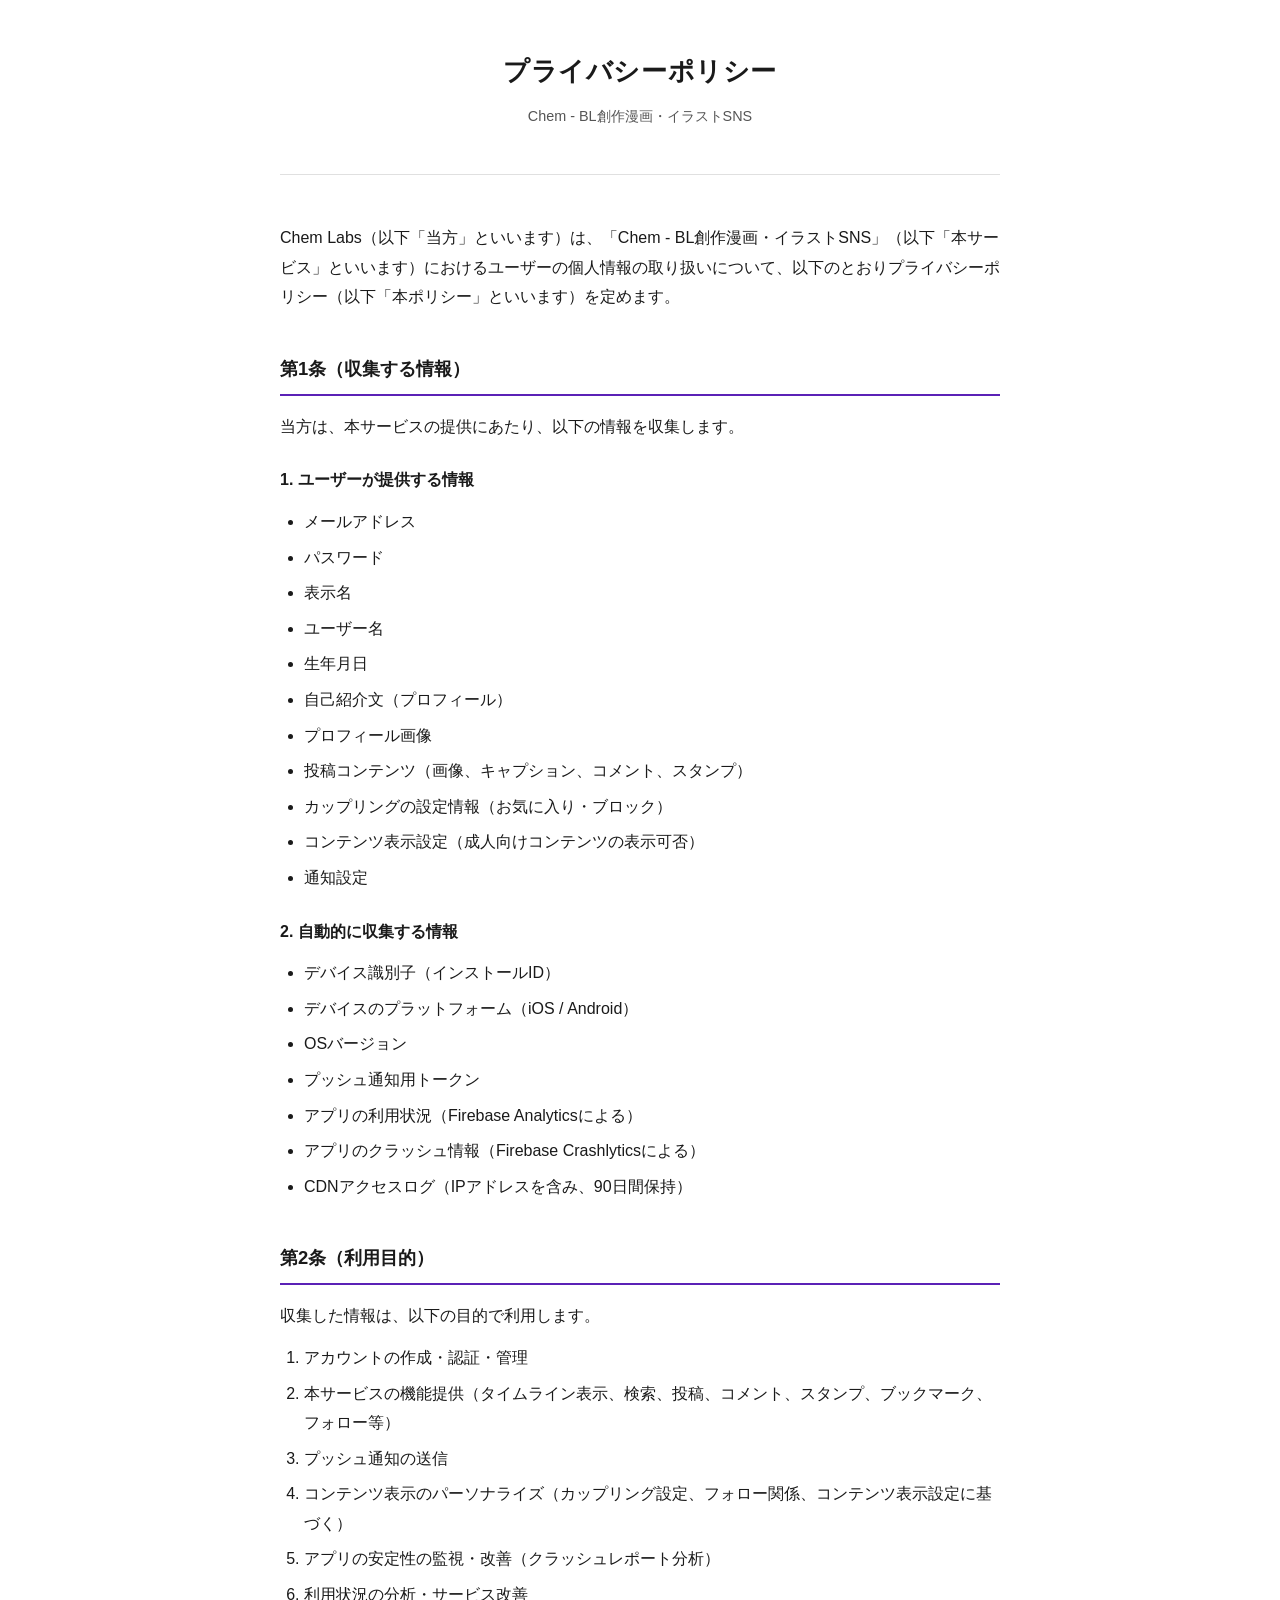
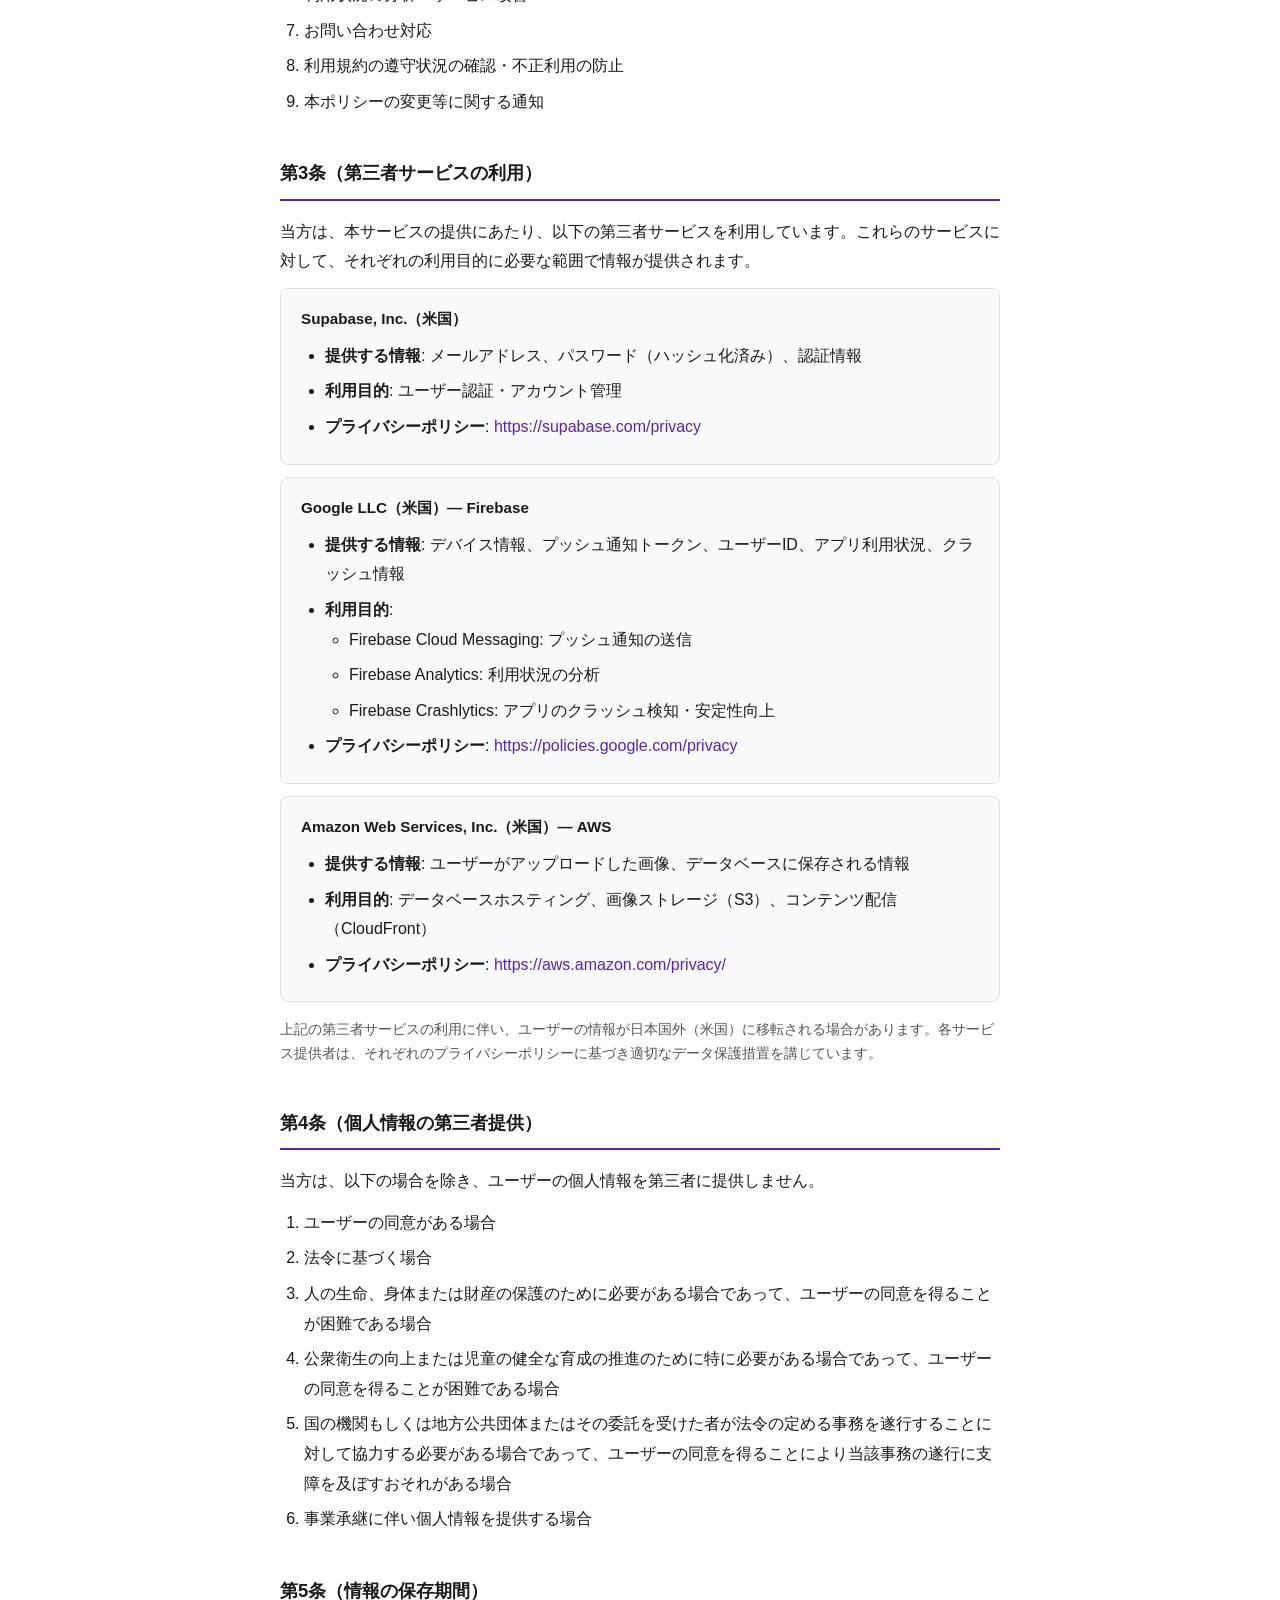
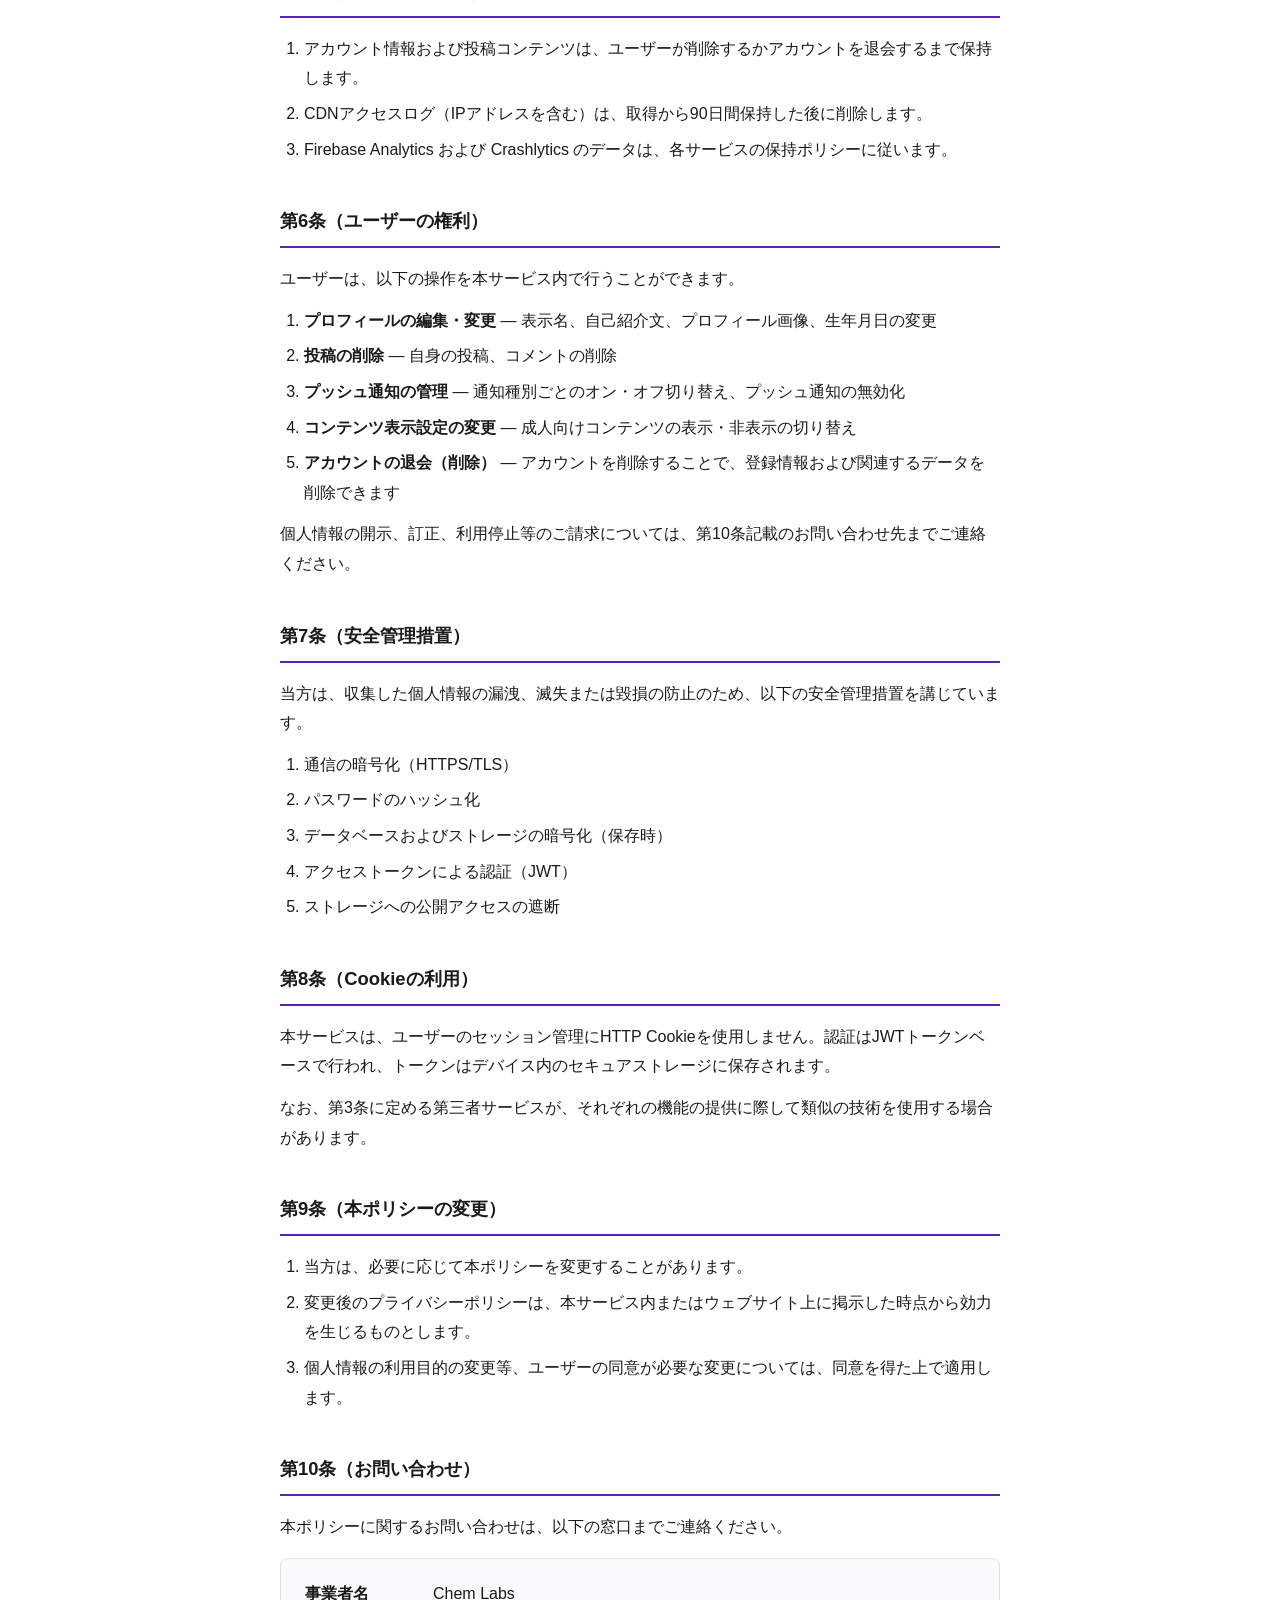
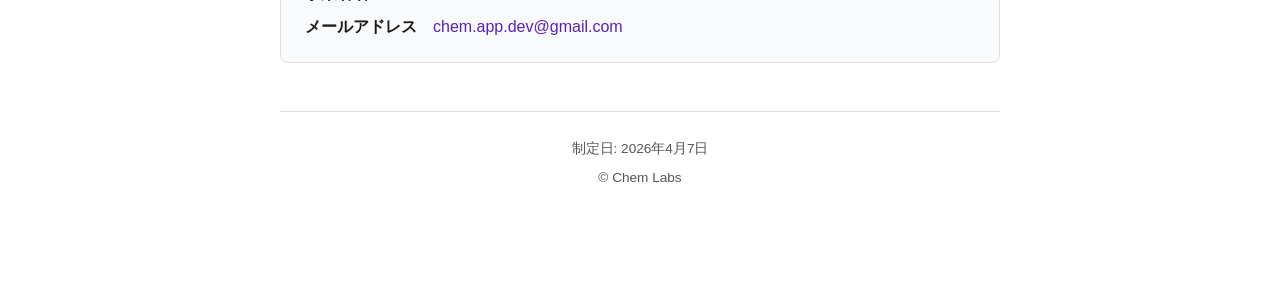
==== privacy/index.html @ 083c5530 "refactor: Refactor the directory structure format" ====
<!DOCTYPE html>
<html lang="ja">
<head>
  <meta charset="UTF-8">
  <meta name="viewport" content="width=device-width, initial-scale=1.0">
  <title>プライバシーポリシー | Chem</title>
  <meta name="description" content="Chem - BL創作漫画・イラストSNSのプライバシーポリシー">
  <meta name="robots" content="noindex, nofollow">
  <link rel="stylesheet" href="../style.css">
</head>
<body>
  <div class="container">
    <header>
      <h1>プライバシーポリシー</h1>
      <p class="service-name">Chem - BL創作漫画・イラストSNS</p>
    </header>

    <main>
      <p>Chem Labs（以下「当方」といいます）は、「Chem - BL創作漫画・イラストSNS」（以下「本サービス」といいます）におけるユーザーの個人情報の取り扱いについて、以下のとおりプライバシーポリシー（以下「本ポリシー」といいます）を定めます。</p>

      <h2>第1条（収集する情報）</h2>
      <p>当方は、本サービスの提供にあたり、以下の情報を収集します。</p>

      <h3>1. ユーザーが提供する情報</h3>
      <ul>
        <li>メールアドレス</li>
        <li>パスワード</li>
        <li>表示名</li>
        <li>ユーザー名</li>
        <li>生年月日</li>
        <li>自己紹介文（プロフィール）</li>
        <li>プロフィール画像</li>
        <li>投稿コンテンツ（画像、キャプション、コメント、スタンプ）</li>
        <li>カップリングの設定情報（お気に入り・ブロック）</li>
        <li>コンテンツ表示設定（成人向けコンテンツの表示可否）</li>
        <li>通知設定</li>
      </ul>

      <h3>2. 自動的に収集する情報</h3>
      <ul>
        <li>デバイス識別子（インストールID）</li>
        <li>デバイスのプラットフォーム（iOS / Android）</li>
        <li>OSバージョン</li>
        <li>プッシュ通知用トークン</li>
        <li>アプリの利用状況（Firebase Analyticsによる）</li>
        <li>アプリのクラッシュ情報（Firebase Crashlyticsによる）</li>
        <li>CDNアクセスログ（IPアドレスを含み、90日間保持）</li>
      </ul>

      <h2>第2条（利用目的）</h2>
      <p>収集した情報は、以下の目的で利用します。</p>
      <ol>
        <li>アカウントの作成・認証・管理</li>
        <li>本サービスの機能提供（タイムライン表示、検索、投稿、コメント、スタンプ、ブックマーク、フォロー等）</li>
        <li>プッシュ通知の送信</li>
        <li>コンテンツ表示のパーソナライズ（カップリング設定、フォロー関係、コンテンツ表示設定に基づく）</li>
        <li>アプリの安定性の監視・改善（クラッシュレポート分析）</li>
        <li>利用状況の分析・サービス改善</li>
        <li>お問い合わせ対応</li>
        <li>利用規約の遵守状況の確認・不正利用の防止</li>
        <li>本ポリシーの変更等に関する通知</li>
      </ol>

      <h2>第3条（第三者サービスの利用）</h2>
      <p>当方は、本サービスの提供にあたり、以下の第三者サービスを利用しています。これらのサービスに対して、それぞれの利用目的に必要な範囲で情報が提供されます。</p>

      <div class="third-party-item">
        <h4>Supabase, Inc.（米国）</h4>
        <ul>
          <li><strong>提供する情報</strong>: メールアドレス、パスワード（ハッシュ化済み）、認証情報</li>
          <li><strong>利用目的</strong>: ユーザー認証・アカウント管理</li>
          <li><strong>プライバシーポリシー</strong>: <a href="https://supabase.com/privacy" target="_blank" rel="noopener noreferrer">https://supabase.com/privacy</a></li>
        </ul>
      </div>

      <div class="third-party-item">
        <h4>Google LLC（米国）— Firebase</h4>
        <ul>
          <li><strong>提供する情報</strong>: デバイス情報、プッシュ通知トークン、ユーザーID、アプリ利用状況、クラッシュ情報</li>
          <li><strong>利用目的</strong>:
            <ul>
              <li>Firebase Cloud Messaging: プッシュ通知の送信</li>
              <li>Firebase Analytics: 利用状況の分析</li>
              <li>Firebase Crashlytics: アプリのクラッシュ検知・安定性向上</li>
            </ul>
          </li>
          <li><strong>プライバシーポリシー</strong>: <a href="https://policies.google.com/privacy" target="_blank" rel="noopener noreferrer">https://policies.google.com/privacy</a></li>
        </ul>
      </div>

      <div class="third-party-item">
        <h4>Amazon Web Services, Inc.（米国）— AWS</h4>
        <ul>
          <li><strong>提供する情報</strong>: ユーザーがアップロードした画像、データベースに保存される情報</li>
          <li><strong>利用目的</strong>: データベースホスティング、画像ストレージ（S3）、コンテンツ配信（CloudFront）</li>
          <li><strong>プライバシーポリシー</strong>: <a href="https://aws.amazon.com/privacy/" target="_blank" rel="noopener noreferrer">https://aws.amazon.com/privacy/</a></li>
        </ul>
      </div>

      <p class="note">上記の第三者サービスの利用に伴い、ユーザーの情報が日本国外（米国）に移転される場合があります。各サービス提供者は、それぞれのプライバシーポリシーに基づき適切なデータ保護措置を講じています。</p>

      <h2>第4条（個人情報の第三者提供）</h2>
      <p>当方は、以下の場合を除き、ユーザーの個人情報を第三者に提供しません。</p>
      <ol>
        <li>ユーザーの同意がある場合</li>
        <li>法令に基づく場合</li>
        <li>人の生命、身体または財産の保護のために必要がある場合であって、ユーザーの同意を得ることが困難である場合</li>
        <li>公衆衛生の向上または児童の健全な育成の推進のために特に必要がある場合であって、ユーザーの同意を得ることが困難である場合</li>
        <li>国の機関もしくは地方公共団体またはその委託を受けた者が法令の定める事務を遂行することに対して協力する必要がある場合であって、ユーザーの同意を得ることにより当該事務の遂行に支障を及ぼすおそれがある場合</li>
        <li>事業承継に伴い個人情報を提供する場合</li>
      </ol>

      <h2>第5条（情報の保存期間）</h2>
      <ol>
        <li>アカウント情報および投稿コンテンツは、ユーザーが削除するかアカウントを退会するまで保持します。</li>
        <li>CDNアクセスログ（IPアドレスを含む）は、取得から90日間保持した後に削除します。</li>
        <li>Firebase Analytics および Crashlytics のデータは、各サービスの保持ポリシーに従います。</li>
      </ol>

      <h2>第6条（ユーザーの権利）</h2>
      <p>ユーザーは、以下の操作を本サービス内で行うことができます。</p>
      <ol>
        <li><strong>プロフィールの編集・変更</strong> — 表示名、自己紹介文、プロフィール画像、生年月日の変更</li>
        <li><strong>投稿の削除</strong> — 自身の投稿、コメントの削除</li>
        <li><strong>プッシュ通知の管理</strong> — 通知種別ごとのオン・オフ切り替え、プッシュ通知の無効化</li>
        <li><strong>コンテンツ表示設定の変更</strong> — 成人向けコンテンツの表示・非表示の切り替え</li>
        <li><strong>アカウントの退会（削除）</strong> — アカウントを削除することで、登録情報および関連するデータを削除できます</li>
      </ol>
      <p>個人情報の開示、訂正、利用停止等のご請求については、第10条記載のお問い合わせ先までご連絡ください。</p>

      <h2>第7条（安全管理措置）</h2>
      <p>当方は、収集した個人情報の漏洩、滅失または毀損の防止のため、以下の安全管理措置を講じています。</p>
      <ol>
        <li>通信の暗号化（HTTPS/TLS）</li>
        <li>パスワードのハッシュ化</li>
        <li>データベースおよびストレージの暗号化（保存時）</li>
        <li>アクセストークンによる認証（JWT）</li>
        <li>ストレージへの公開アクセスの遮断</li>
      </ol>

      <h2>第8条（Cookieの利用）</h2>
      <p>本サービスは、ユーザーのセッション管理にHTTP Cookieを使用しません。認証はJWTトークンベースで行われ、トークンはデバイス内のセキュアストレージに保存されます。</p>
      <p>なお、第3条に定める第三者サービスが、それぞれの機能の提供に際して類似の技術を使用する場合があります。</p>

      <h2>第9条（本ポリシーの変更）</h2>
      <ol>
        <li>当方は、必要に応じて本ポリシーを変更することがあります。</li>
        <li>変更後のプライバシーポリシーは、本サービス内またはウェブサイト上に掲示した時点から効力を生じるものとします。</li>
        <li>個人情報の利用目的の変更等、ユーザーの同意が必要な変更については、同意を得た上で適用します。</li>
      </ol>

      <h2>第10条（お問い合わせ）</h2>
      <p>本ポリシーに関するお問い合わせは、以下の窓口までご連絡ください。</p>
      <div class="contact-info">
        <dl>
          <dt>事業者名</dt>
          <dd>Chem Labs</dd>
          <dt>メールアドレス</dt>
          <dd><a href="mailto:chem.app.dev@gmail.com">chem.app.dev@gmail.com</a></dd>
        </dl>
      </div>
    </main>

    <footer>
      <p class="date">制定日: 2026年4月7日</p>
      <p>&copy; Chem Labs</p>
    </footer>
  </div>
</body>
</html>
---- style.css ----
*,
*::before,
*::after {
  margin: 0;
  padding: 0;
  box-sizing: border-box;
}

:root {
  --color-bg: #ffffff;
  --color-text: #1a1a1a;
  --color-text-secondary: #555555;
  --color-border: #e0e0e0;
  --color-accent: #5b21b6;
  --color-section-bg: #f9fafb;
  --max-width: 720px;
}

html {
  font-size: 16px;
  -webkit-text-size-adjust: 100%;
}

body {
  font-family: "Hiragino Kaku Gothic ProN", "Hiragino Sans", "Noto Sans JP", "Yu Gothic", sans-serif;
  color: var(--color-text);
  background-color: var(--color-bg);
  line-height: 1.85;
  padding: 0 20px;
}

.container {
  max-width: var(--max-width);
  margin: 0 auto;
  padding: 48px 0 80px;
}

header {
  text-align: center;
  margin-bottom: 48px;
  padding-bottom: 32px;
  border-bottom: 1px solid var(--color-border);
}

header h1 {
  font-size: 1.6rem;
  font-weight: 700;
  letter-spacing: 0.02em;
  margin-bottom: 8px;
}

header .service-name {
  font-size: 0.9rem;
  color: var(--color-text-secondary);
}

h2 {
  font-size: 1.15rem;
  font-weight: 700;
  margin-top: 40px;
  margin-bottom: 16px;
  padding-bottom: 8px;
  border-bottom: 2px solid var(--color-accent);
  color: var(--color-text);
}

h3 {
  font-size: 1rem;
  font-weight: 700;
  margin-top: 24px;
  margin-bottom: 12px;
  color: var(--color-text);
}

p {
  margin-bottom: 12px;
}

ul,
ol {
  margin-bottom: 12px;
  padding-left: 1.5em;
}

li {
  margin-bottom: 6px;
}

li strong {
  color: var(--color-text);
}

.third-party-item {
  background-color: var(--color-section-bg);
  border: 1px solid var(--color-border);
  border-radius: 8px;
  padding: 16px 20px;
  margin-bottom: 12px;
}

.third-party-item h4 {
  font-size: 0.95rem;
  font-weight: 700;
  margin-bottom: 8px;
}

.third-party-item ul {
  margin-bottom: 0;
}

.third-party-item a {
  color: var(--color-accent);
  text-decoration: none;
  word-break: break-all;
}

.third-party-item a:hover {
  text-decoration: underline;
}

.note {
  font-size: 0.88rem;
  color: var(--color-text-secondary);
  margin-top: 16px;
  line-height: 1.7;
}

.contact-info {
  background-color: var(--color-section-bg);
  border: 1px solid var(--color-border);
  border-radius: 8px;
  padding: 20px 24px;
  margin-top: 16px;
}

.contact-info dl {
  display: grid;
  grid-template-columns: auto 1fr;
  gap: 4px 16px;
}

.contact-info dt {
  font-weight: 700;
  white-space: nowrap;
}

.contact-info dd {
  margin: 0;
}

.contact-info a {
  color: var(--color-accent);
  text-decoration: none;
}

.contact-info a:hover {
  text-decoration: underline;
}

footer {
  margin-top: 48px;
  padding-top: 24px;
  border-top: 1px solid var(--color-border);
  text-align: center;
  font-size: 0.85rem;
  color: var(--color-text-secondary);
}

footer .date {
  margin-bottom: 4px;
}

@media (max-width: 600px) {
  html {
    font-size: 15px;
  }

  .container {
    padding: 32px 0 60px;
  }

  header {
    margin-bottom: 32px;
  }

  h2 {
    margin-top: 32px;
  }

  .contact-info dl {
    grid-template-columns: 1fr;
  }

  .contact-info dt {
    margin-top: 8px;
  }
}
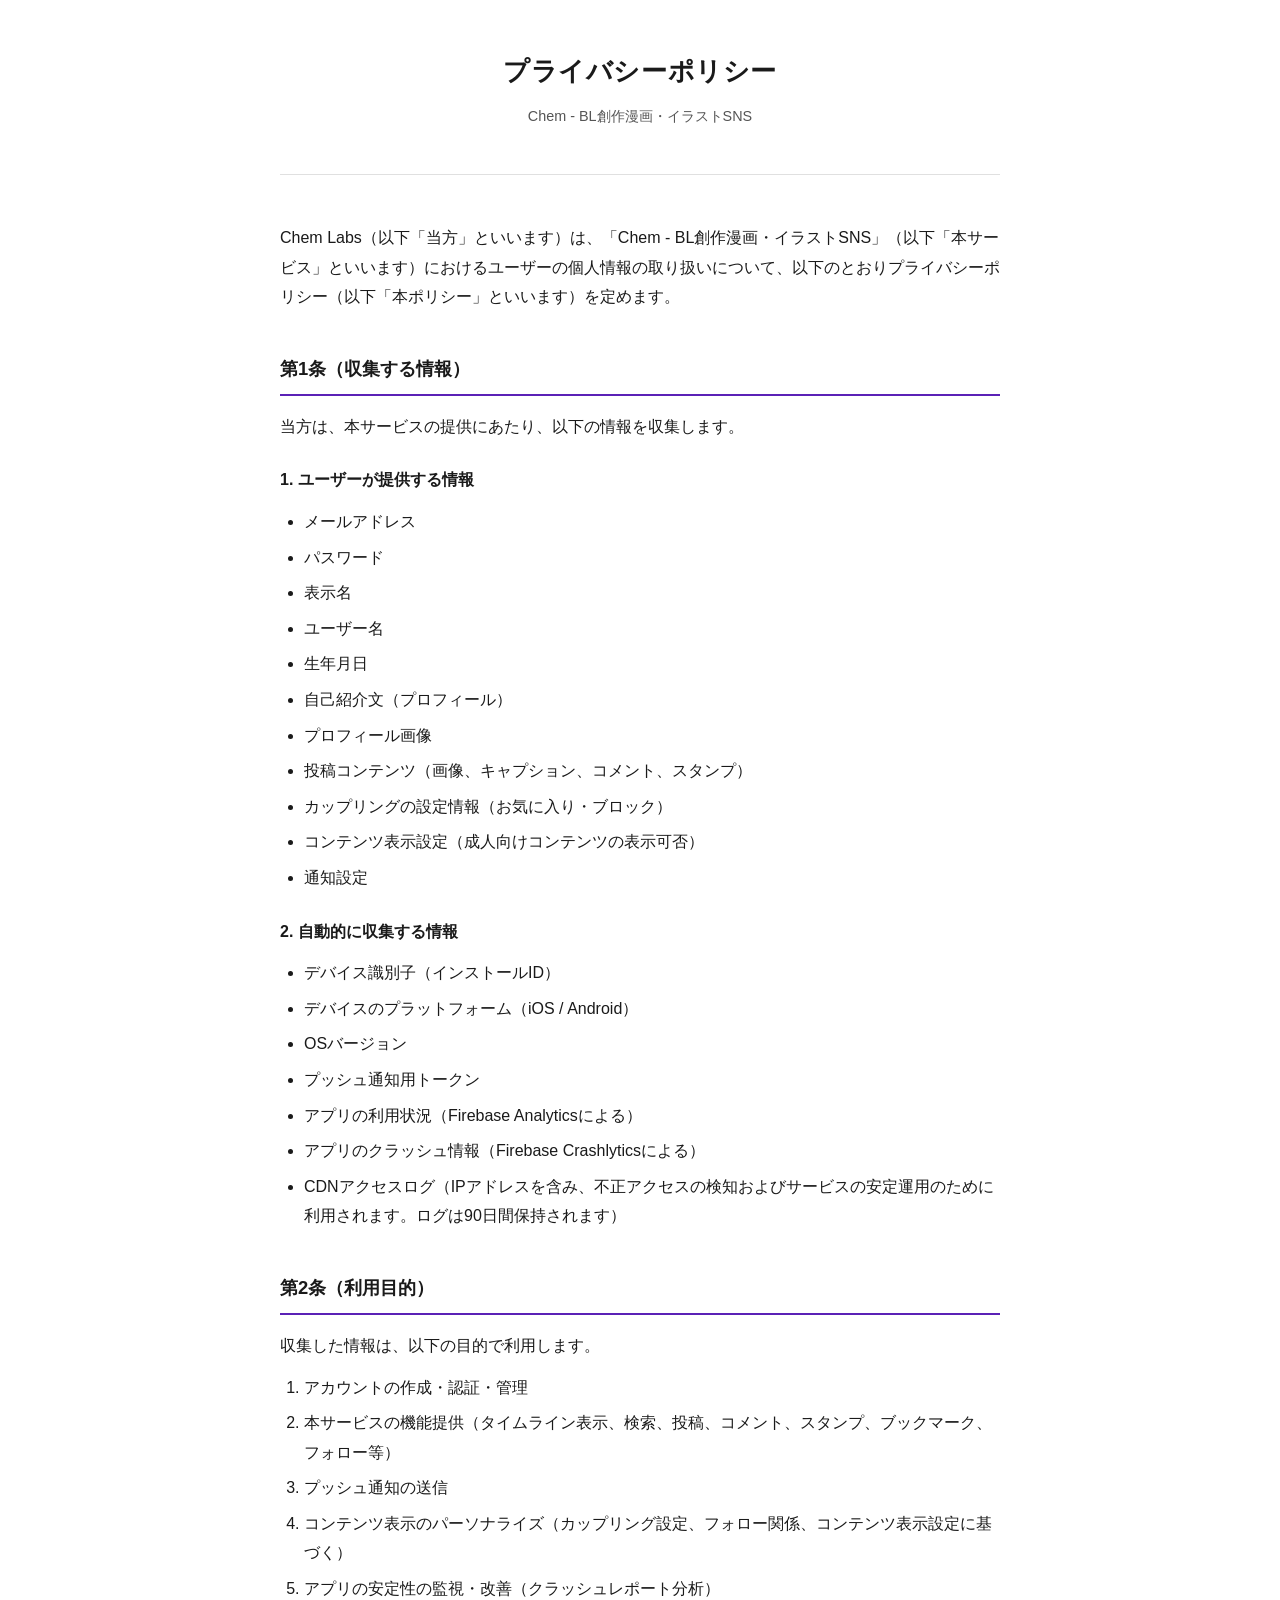
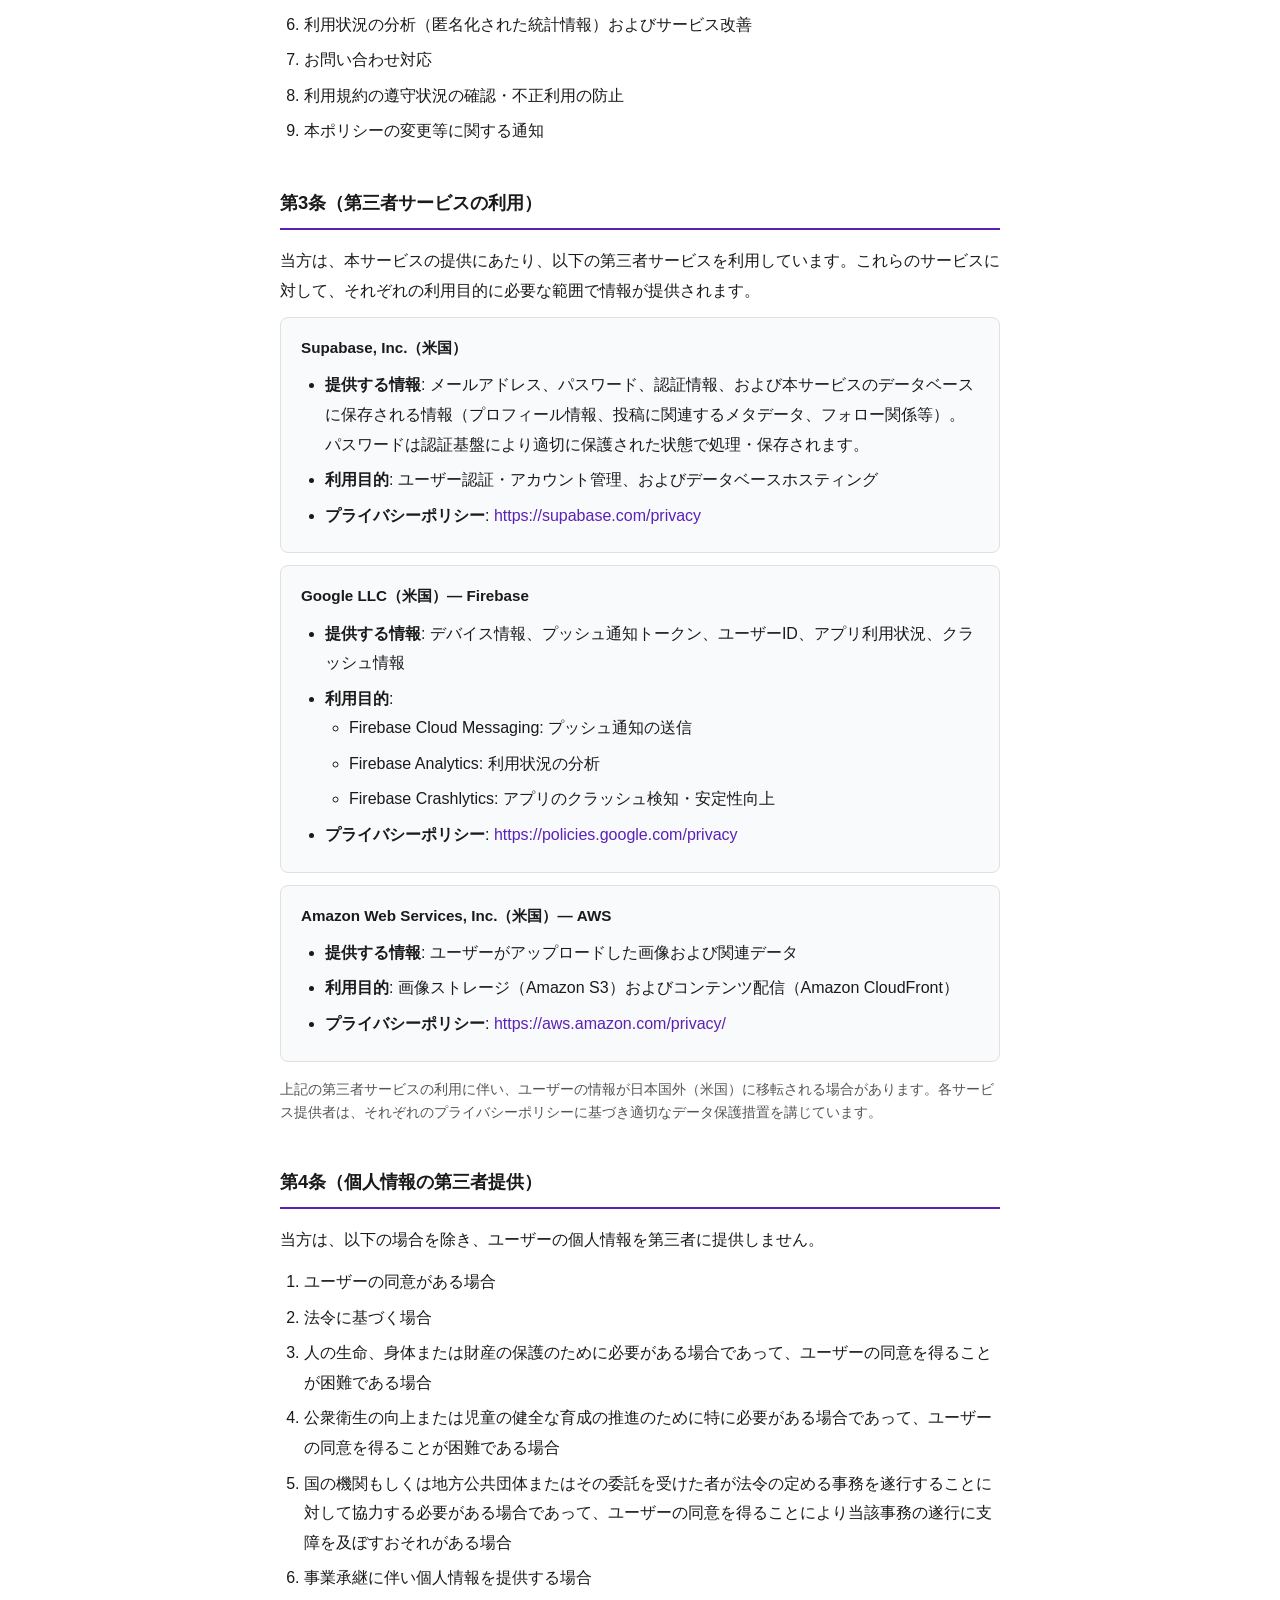
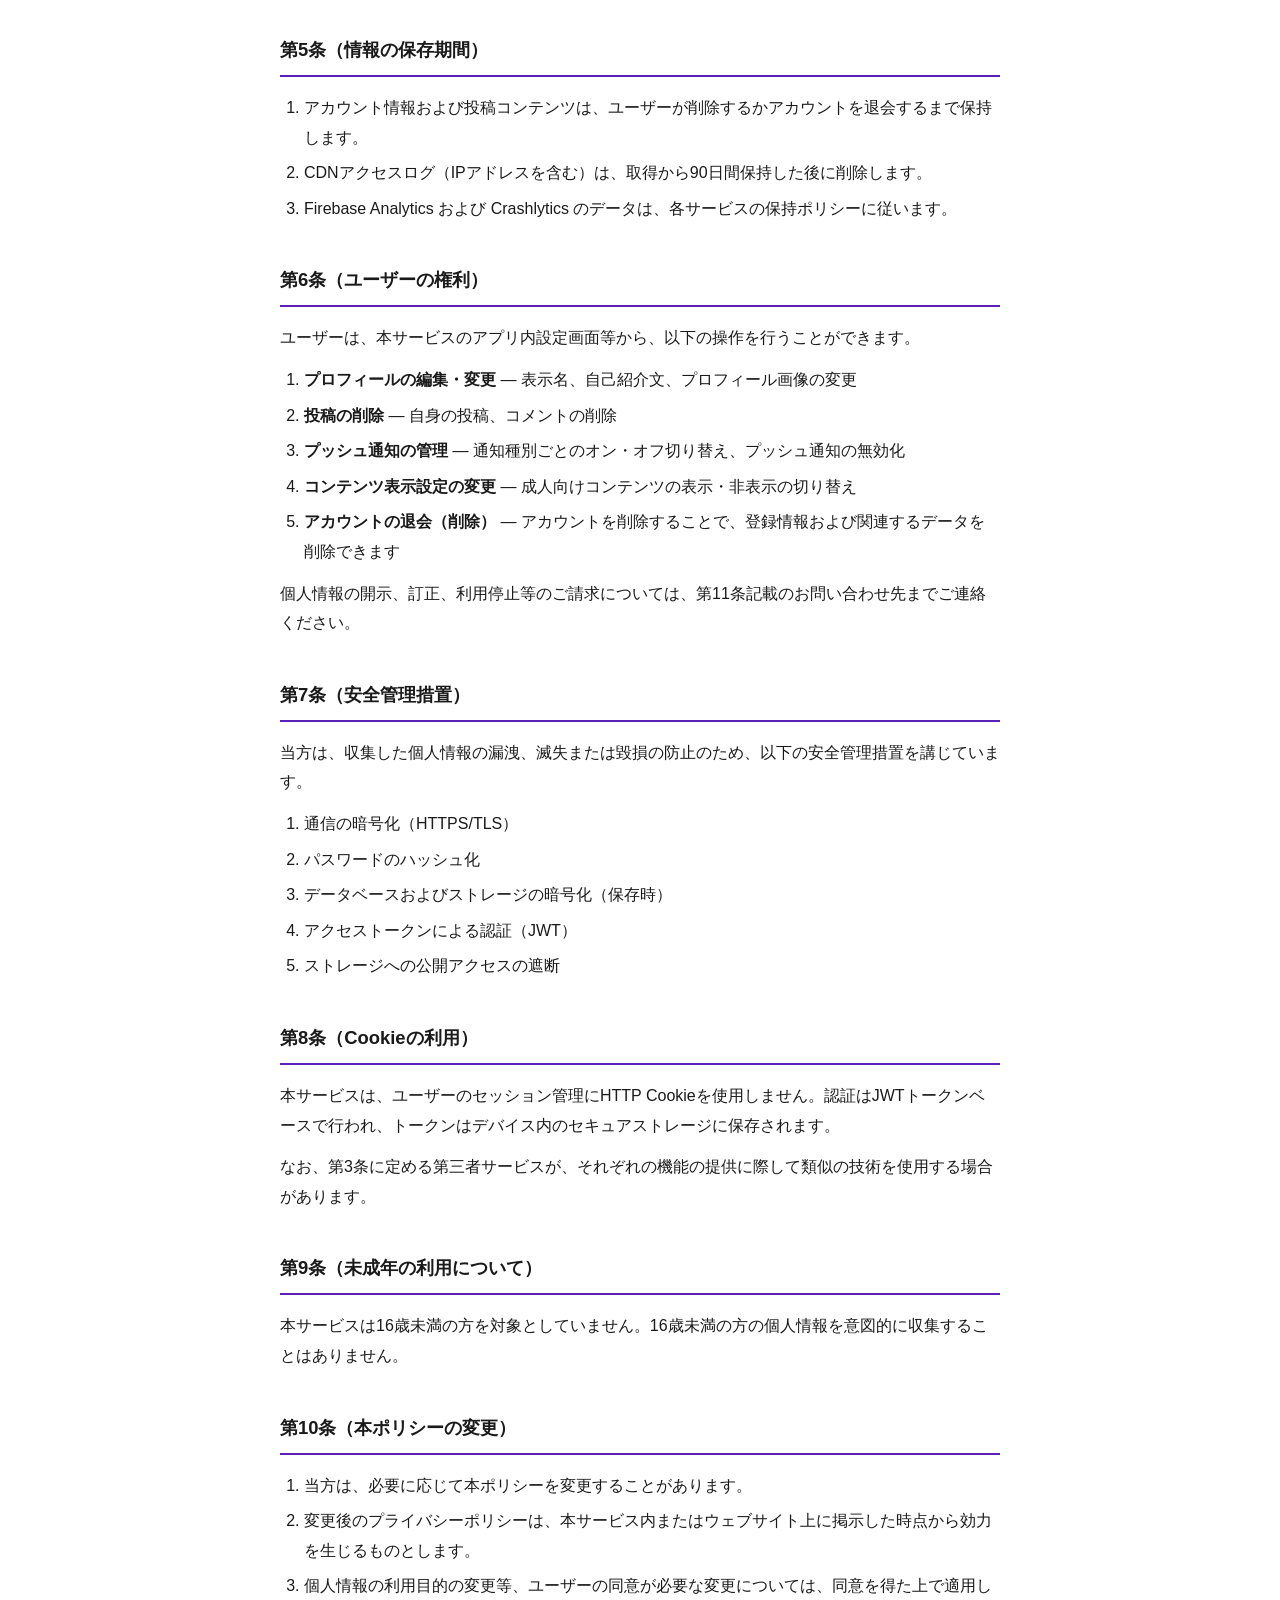
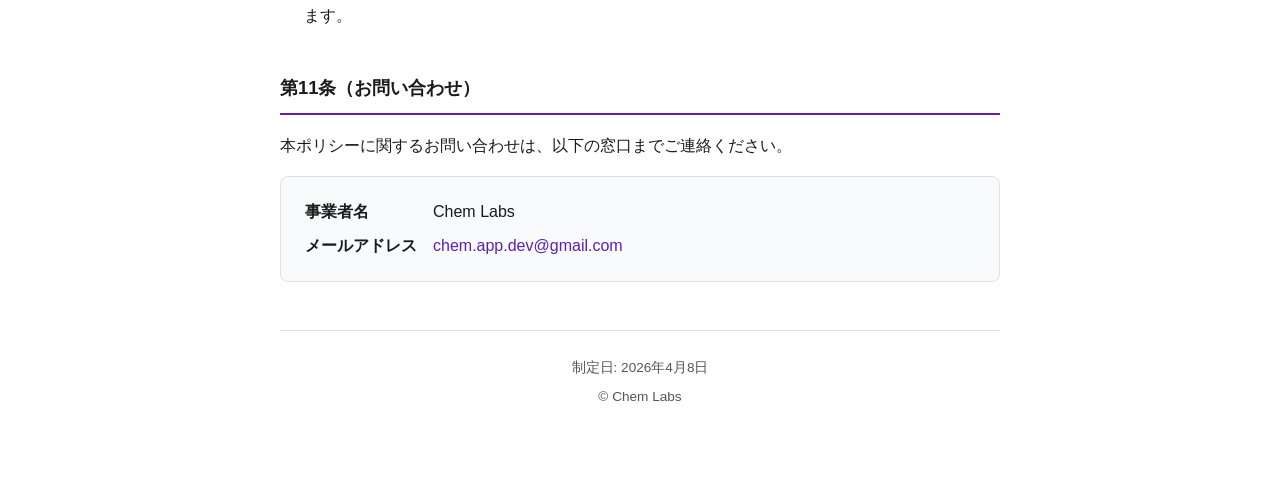
==== commit 33f34147: "feat: Revise terms of service and privacy policy" ====
--- a/privacy/index.html
+++ b/privacy/index.html
@@ -5,7 +5,7 @@
   <meta name="viewport" content="width=device-width, initial-scale=1.0">
   <title>プライバシーポリシー | Chem</title>
   <meta name="description" content="Chem - BL創作漫画・イラストSNSのプライバシーポリシー">
-  <meta name="robots" content="noindex, nofollow">
+  <meta name="robots" content="index, follow">
   <link rel="stylesheet" href="../style.css">
 </head>
 <body>
@@ -44,7 +44,7 @@
         <li>プッシュ通知用トークン</li>
         <li>アプリの利用状況（Firebase Analyticsによる）</li>
         <li>アプリのクラッシュ情報（Firebase Crashlyticsによる）</li>
-        <li>CDNアクセスログ（IPアドレスを含み、90日間保持）</li>
+        <li>CDNアクセスログ（IPアドレスを含み、不正アクセスの検知およびサービスの安定運用のために利用されます。ログは90日間保持されます）</li>
       </ul>
 
       <h2>第2条（利用目的）</h2>
@@ -55,7 +55,7 @@
         <li>プッシュ通知の送信</li>
         <li>コンテンツ表示のパーソナライズ（カップリング設定、フォロー関係、コンテンツ表示設定に基づく）</li>
         <li>アプリの安定性の監視・改善（クラッシュレポート分析）</li>
-        <li>利用状況の分析・サービス改善</li>
+        <li>利用状況の分析（匿名化された統計情報）およびサービス改善</li>
         <li>お問い合わせ対応</li>
         <li>利用規約の遵守状況の確認・不正利用の防止</li>
         <li>本ポリシーの変更等に関する通知</li>
@@ -67,8 +67,8 @@
       <div class="third-party-item">
         <h4>Supabase, Inc.（米国）</h4>
         <ul>
-          <li><strong>提供する情報</strong>: メールアドレス、パスワード（ハッシュ化済み）、認証情報</li>
-          <li><strong>利用目的</strong>: ユーザー認証・アカウント管理</li>
+          <li><strong>提供する情報</strong>: メールアドレス、パスワード、認証情報、および本サービスのデータベースに保存される情報（プロフィール情報、投稿に関連するメタデータ、フォロー関係等）。パスワードは認証基盤により適切に保護された状態で処理・保存されます。</li>
+          <li><strong>利用目的</strong>: ユーザー認証・アカウント管理、およびデータベースホスティング</li>
           <li><strong>プライバシーポリシー</strong>: <a href="https://supabase.com/privacy" target="_blank" rel="noopener noreferrer">https://supabase.com/privacy</a></li>
         </ul>
       </div>
@@ -91,8 +91,8 @@
       <div class="third-party-item">
         <h4>Amazon Web Services, Inc.（米国）— AWS</h4>
         <ul>
-          <li><strong>提供する情報</strong>: ユーザーがアップロードした画像、データベースに保存される情報</li>
-          <li><strong>利用目的</strong>: データベースホスティング、画像ストレージ（S3）、コンテンツ配信（CloudFront）</li>
+          <li><strong>提供する情報</strong>: ユーザーがアップロードした画像および関連データ</li>
+          <li><strong>利用目的</strong>: 画像ストレージ（Amazon S3）およびコンテンツ配信（Amazon CloudFront）</li>
           <li><strong>プライバシーポリシー</strong>: <a href="https://aws.amazon.com/privacy/" target="_blank" rel="noopener noreferrer">https://aws.amazon.com/privacy/</a></li>
         </ul>
       </div>
@@ -118,15 +118,15 @@
       </ol>
 
       <h2>第6条（ユーザーの権利）</h2>
-      <p>ユーザーは、以下の操作を本サービス内で行うことができます。</p>
+      <p>ユーザーは、本サービスのアプリ内設定画面等から、以下の操作を行うことができます。</p>
       <ol>
-        <li><strong>プロフィールの編集・変更</strong> — 表示名、自己紹介文、プロフィール画像、生年月日の変更</li>
+        <li><strong>プロフィールの編集・変更</strong> — 表示名、自己紹介文、プロフィール画像の変更</li>
         <li><strong>投稿の削除</strong> — 自身の投稿、コメントの削除</li>
         <li><strong>プッシュ通知の管理</strong> — 通知種別ごとのオン・オフ切り替え、プッシュ通知の無効化</li>
         <li><strong>コンテンツ表示設定の変更</strong> — 成人向けコンテンツの表示・非表示の切り替え</li>
         <li><strong>アカウントの退会（削除）</strong> — アカウントを削除することで、登録情報および関連するデータを削除できます</li>
       </ol>
-      <p>個人情報の開示、訂正、利用停止等のご請求については、第10条記載のお問い合わせ先までご連絡ください。</p>
+      <p>個人情報の開示、訂正、利用停止等のご請求については、第11条記載のお問い合わせ先までご連絡ください。</p>
 
       <h2>第7条（安全管理措置）</h2>
       <p>当方は、収集した個人情報の漏洩、滅失または毀損の防止のため、以下の安全管理措置を講じています。</p>
@@ -142,14 +142,17 @@
       <p>本サービスは、ユーザーのセッション管理にHTTP Cookieを使用しません。認証はJWTトークンベースで行われ、トークンはデバイス内のセキュアストレージに保存されます。</p>
       <p>なお、第3条に定める第三者サービスが、それぞれの機能の提供に際して類似の技術を使用する場合があります。</p>
 
-      <h2>第9条（本ポリシーの変更）</h2>
+      <h2>第9条（未成年の利用について）</h2>
+      <p>本サービスは16歳未満の方を対象としていません。16歳未満の方の個人情報を意図的に収集することはありません。</p>
+
+      <h2>第10条（本ポリシーの変更）</h2>
       <ol>
         <li>当方は、必要に応じて本ポリシーを変更することがあります。</li>
         <li>変更後のプライバシーポリシーは、本サービス内またはウェブサイト上に掲示した時点から効力を生じるものとします。</li>
         <li>個人情報の利用目的の変更等、ユーザーの同意が必要な変更については、同意を得た上で適用します。</li>
       </ol>
 
-      <h2>第10条（お問い合わせ）</h2>
+      <h2>第11条（お問い合わせ）</h2>
       <p>本ポリシーに関するお問い合わせは、以下の窓口までご連絡ください。</p>
       <div class="contact-info">
         <dl>
@@ -162,7 +165,7 @@
     </main>
 
     <footer>
-      <p class="date">制定日: 2026年4月7日</p>
+      <p class="date">制定日: 2026年4月8日</p>
       <p>&copy; Chem Labs</p>
     </footer>
   </div>
--- a/style.css
+++ b/style.css
@@ -170,6 +170,31 @@
   margin-bottom: 4px;
 }
 
+.page-links {
+  list-style: none;
+  padding-left: 0;
+}
+
+.page-links li {
+  margin-bottom: 12px;
+}
+
+.page-links a {
+  display: block;
+  padding: 16px 20px;
+  background-color: var(--color-section-bg);
+  border: 1px solid var(--color-border);
+  border-radius: 8px;
+  color: var(--color-text);
+  text-decoration: none;
+  font-weight: 700;
+  transition: border-color 0.15s;
+}
+
+.page-links a:hover {
+  border-color: var(--color-accent);
+}
+
 @media (max-width: 600px) {
   html {
     font-size: 15px;
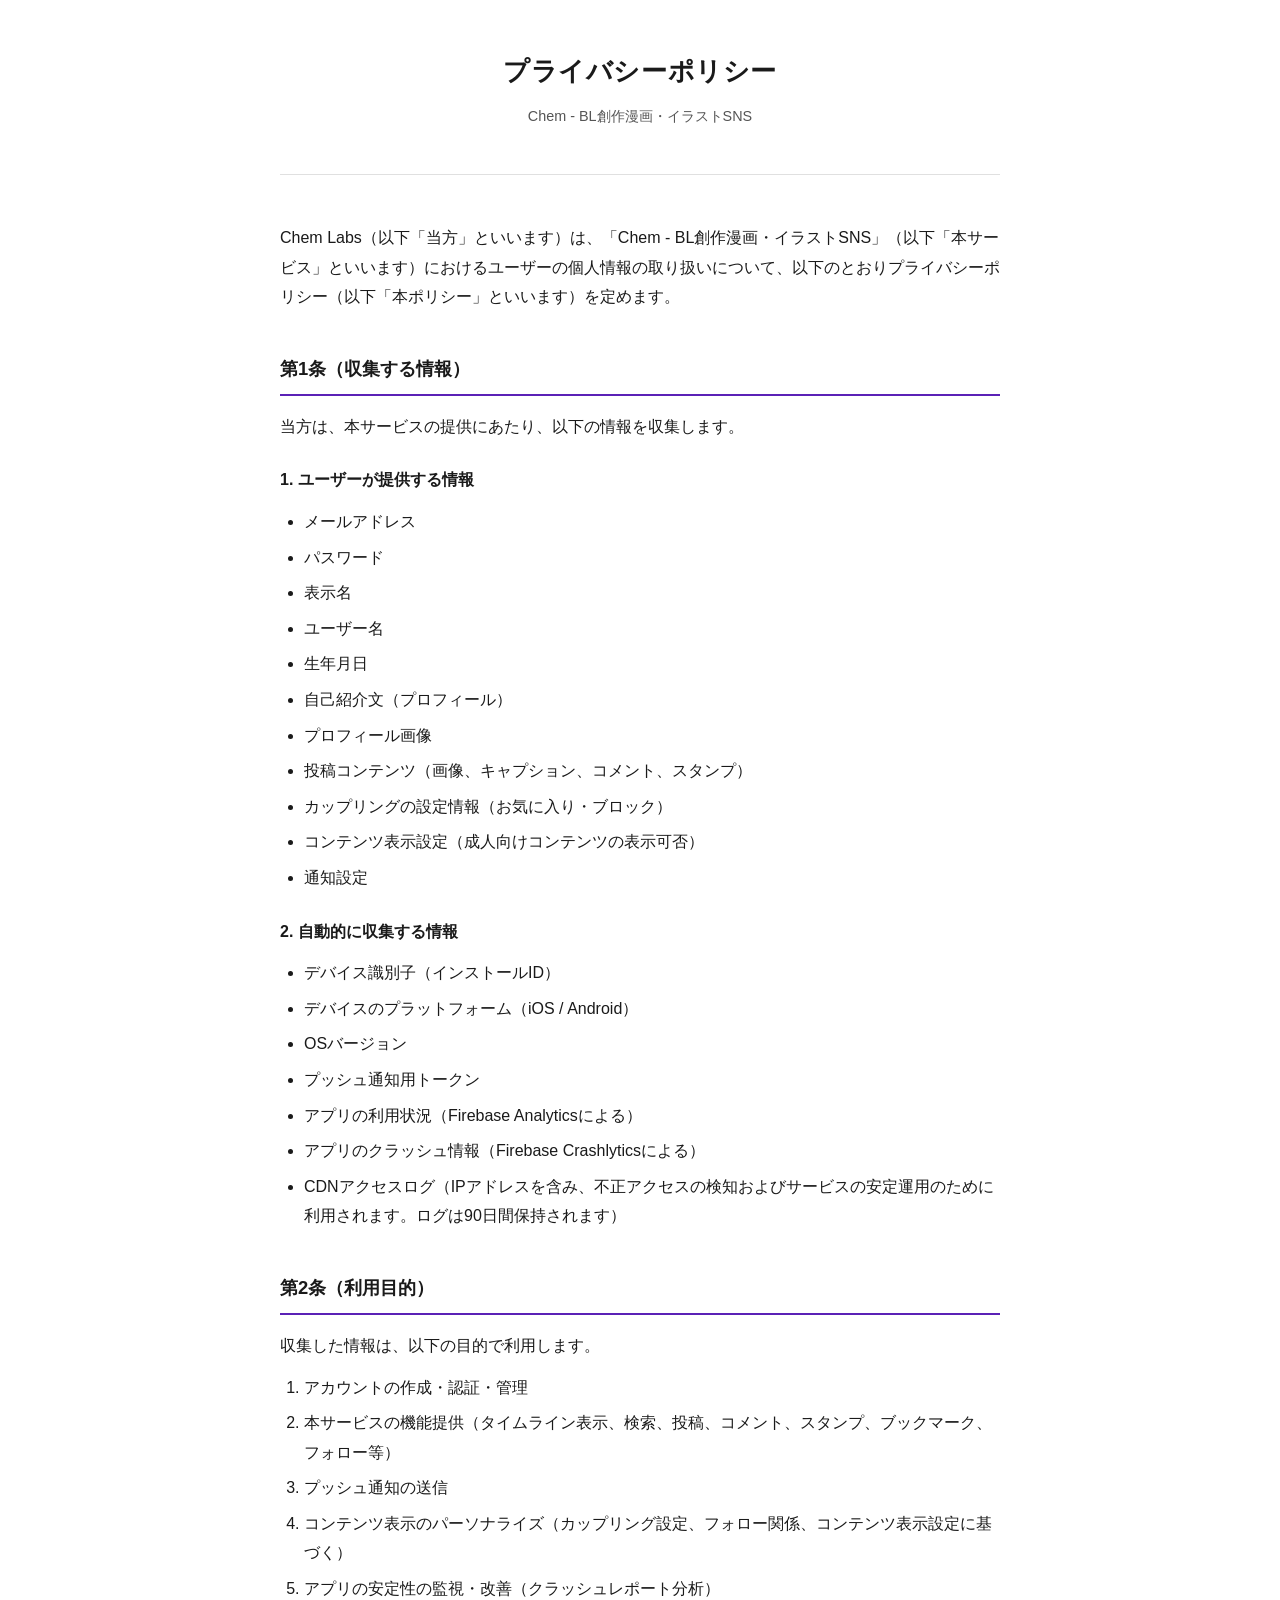
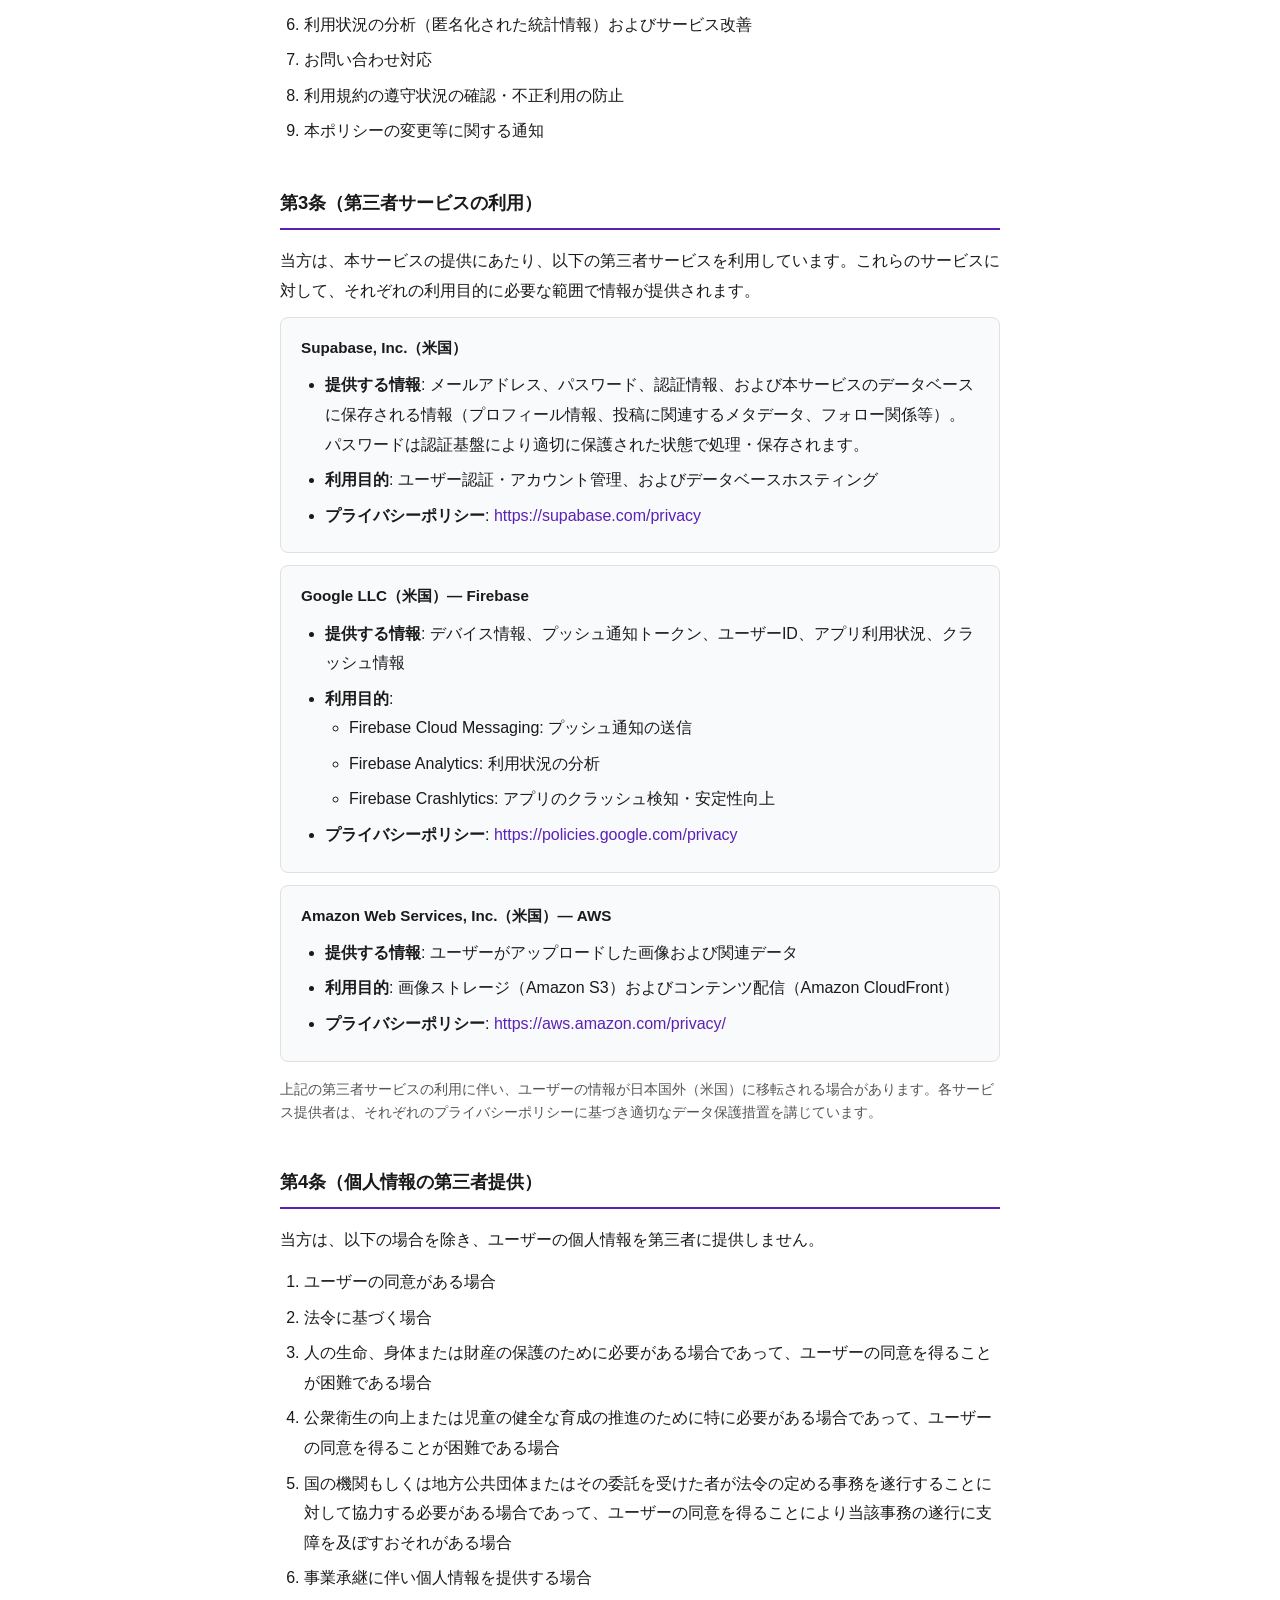
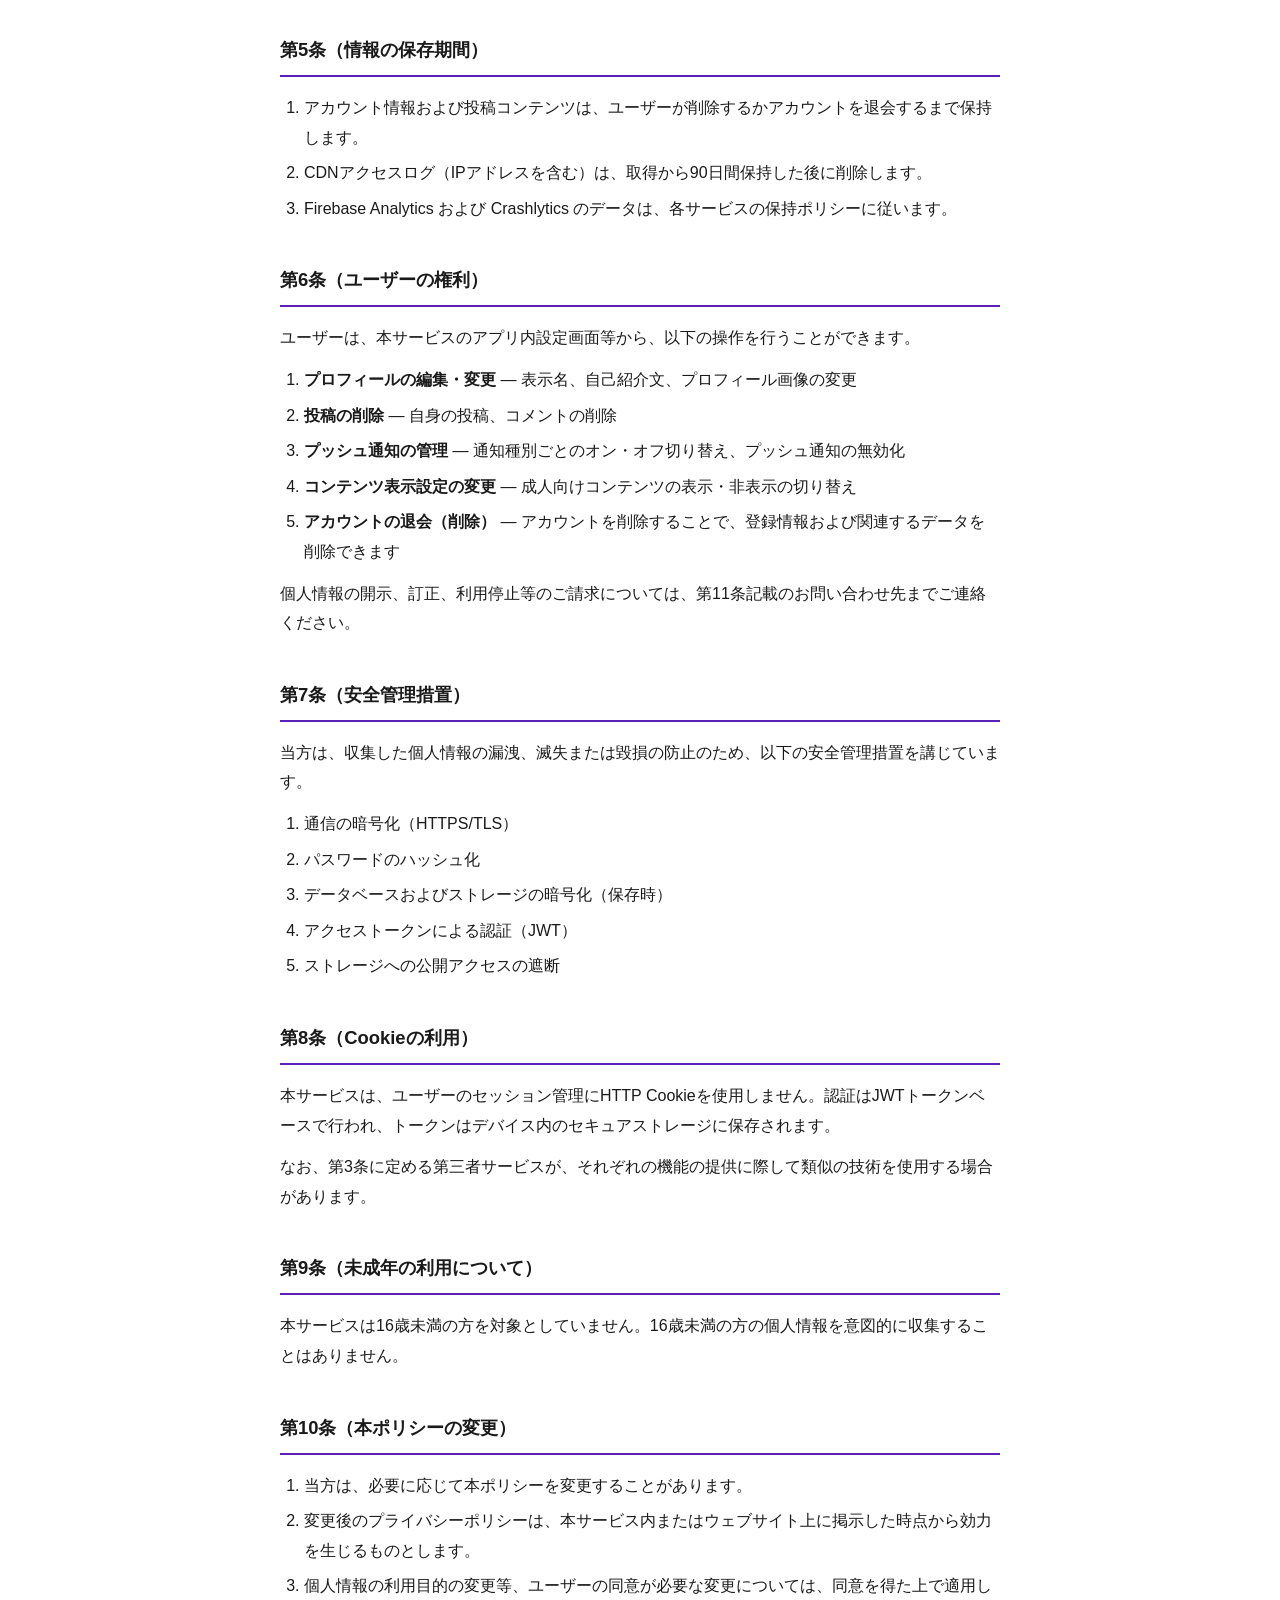
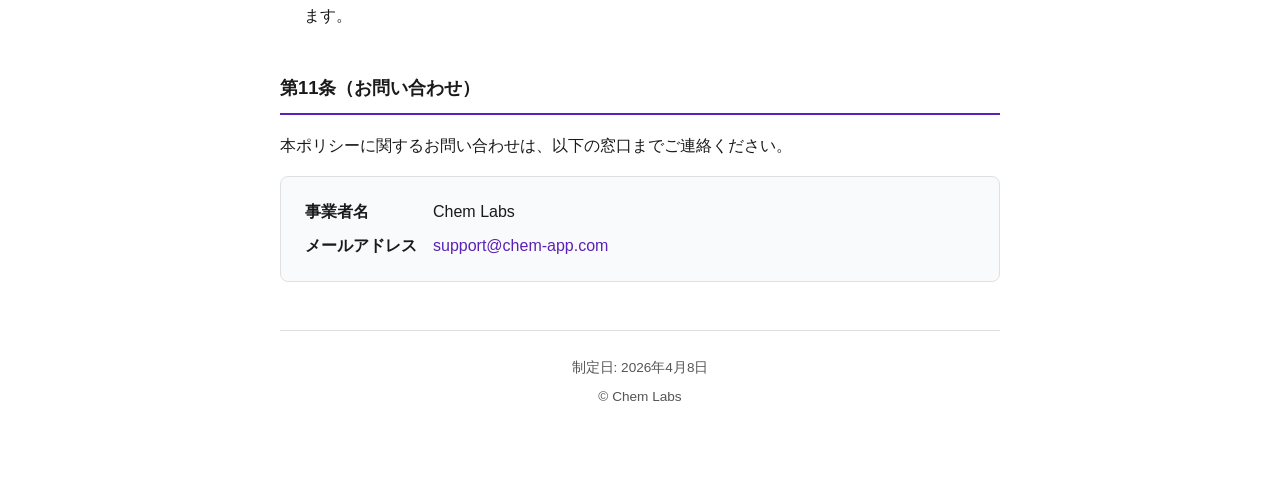
==== commit 16b59432: "fix: Update support email address" ====
--- a/privacy/index.html
+++ b/privacy/index.html
@@ -159,7 +159,7 @@
           <dt>事業者名</dt>
           <dd>Chem Labs</dd>
           <dt>メールアドレス</dt>
-          <dd><a href="mailto:chem.app.dev@gmail.com">chem.app.dev@gmail.com</a></dd>
+          <dd><a href="mailto:support@chem-app.com">support@chem-app.com</a></dd>
         </dl>
       </div>
     </main>
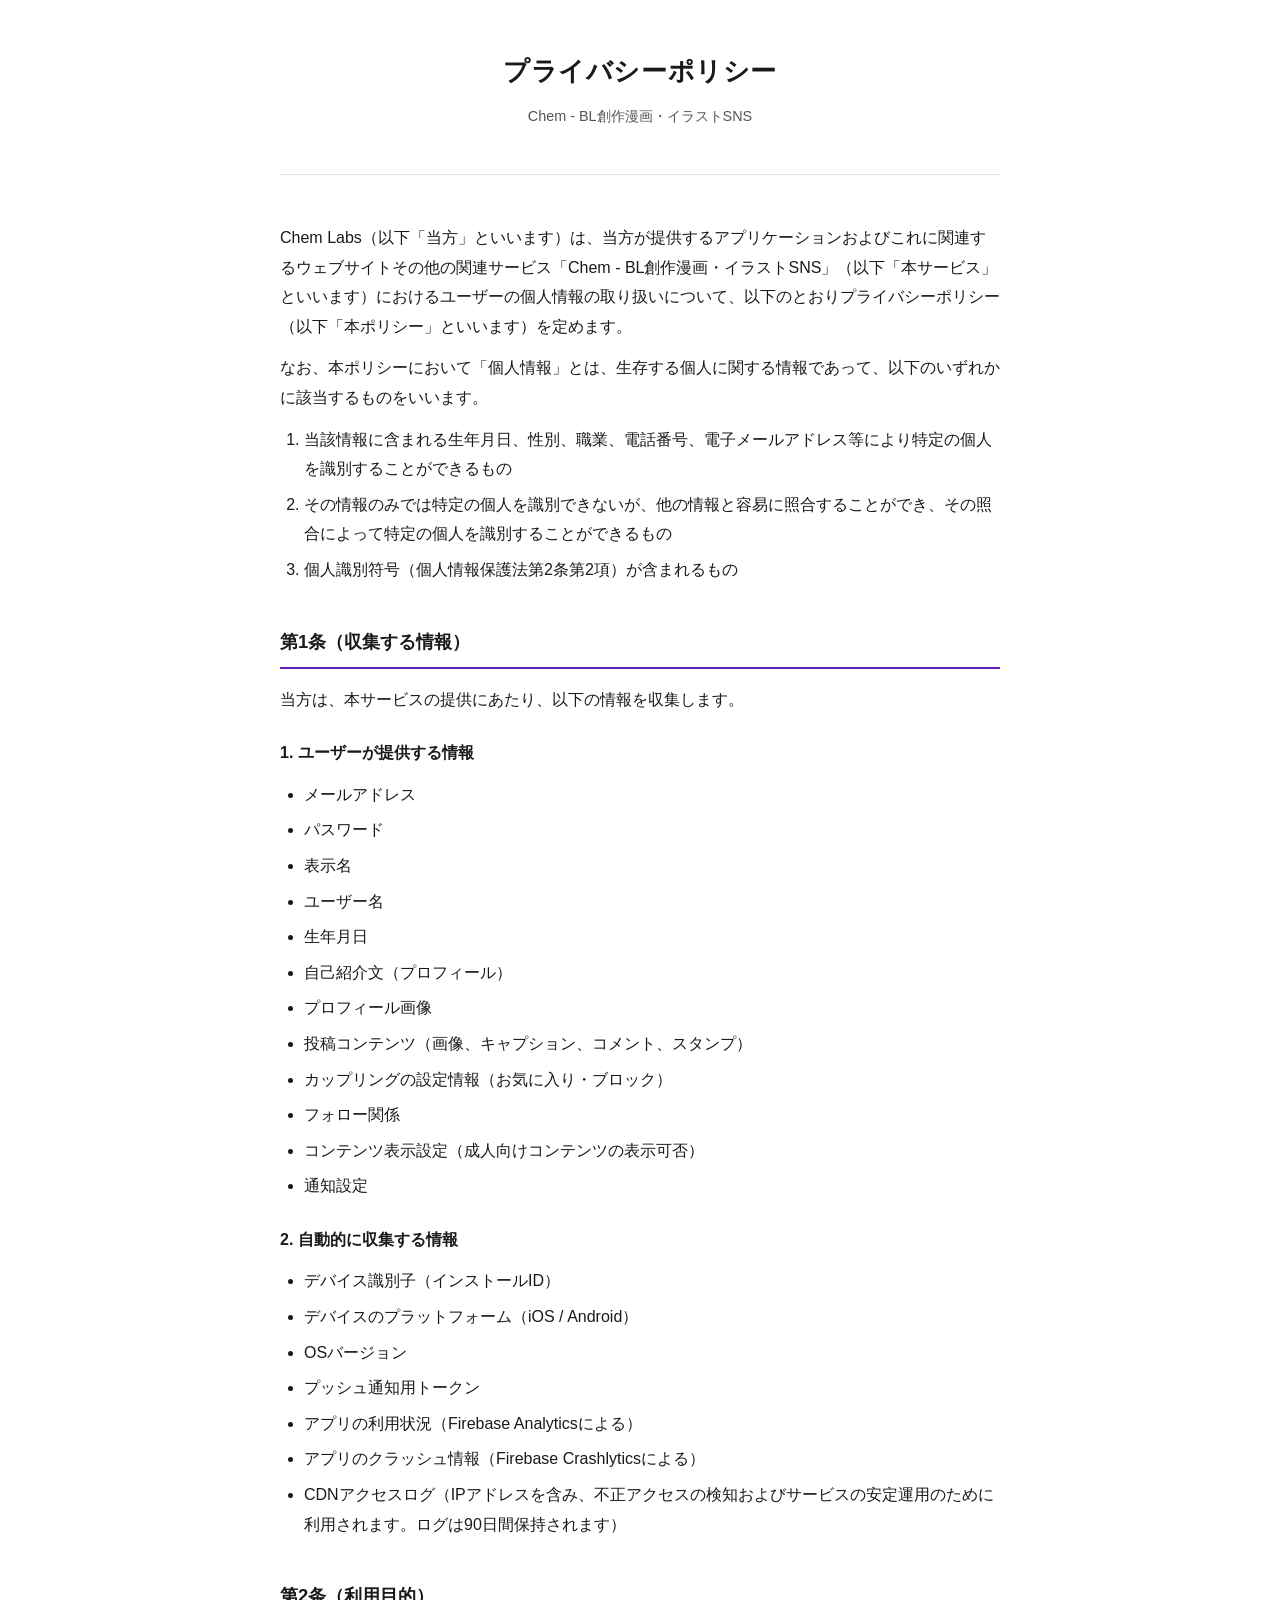
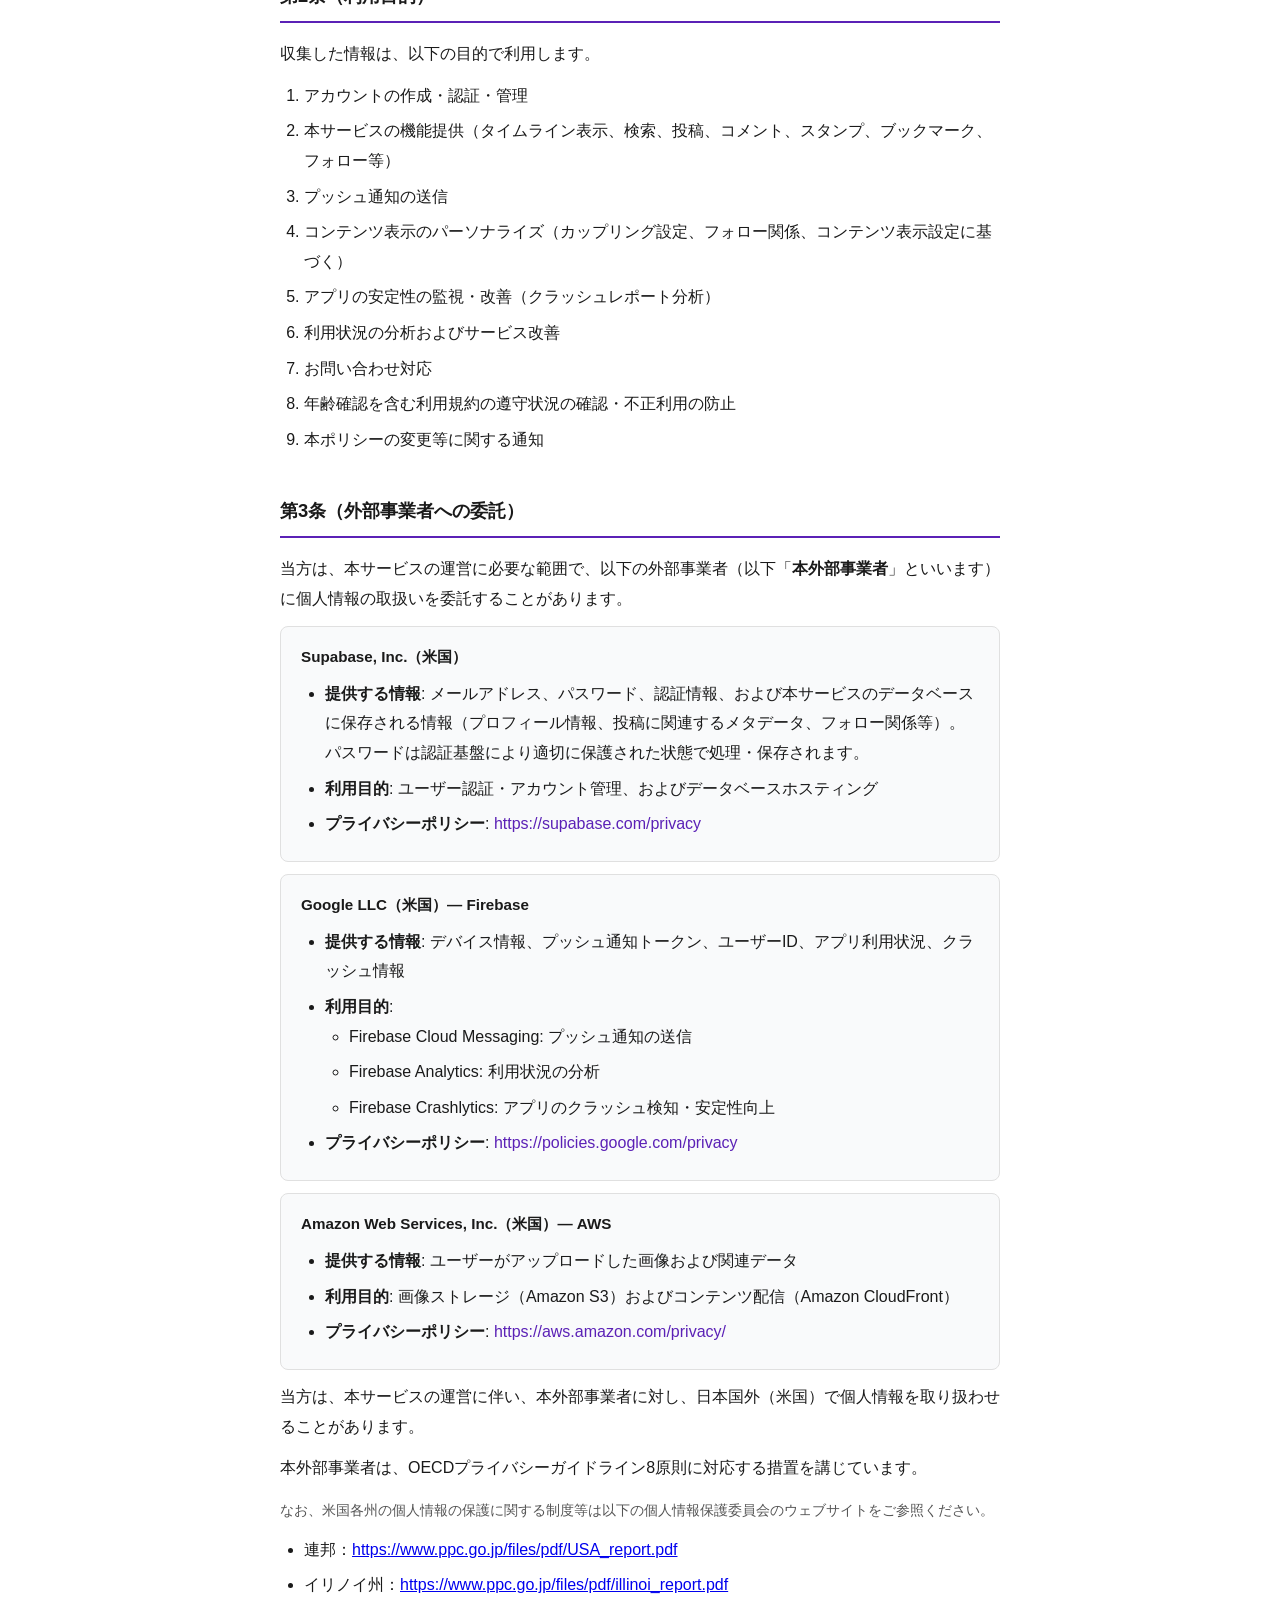
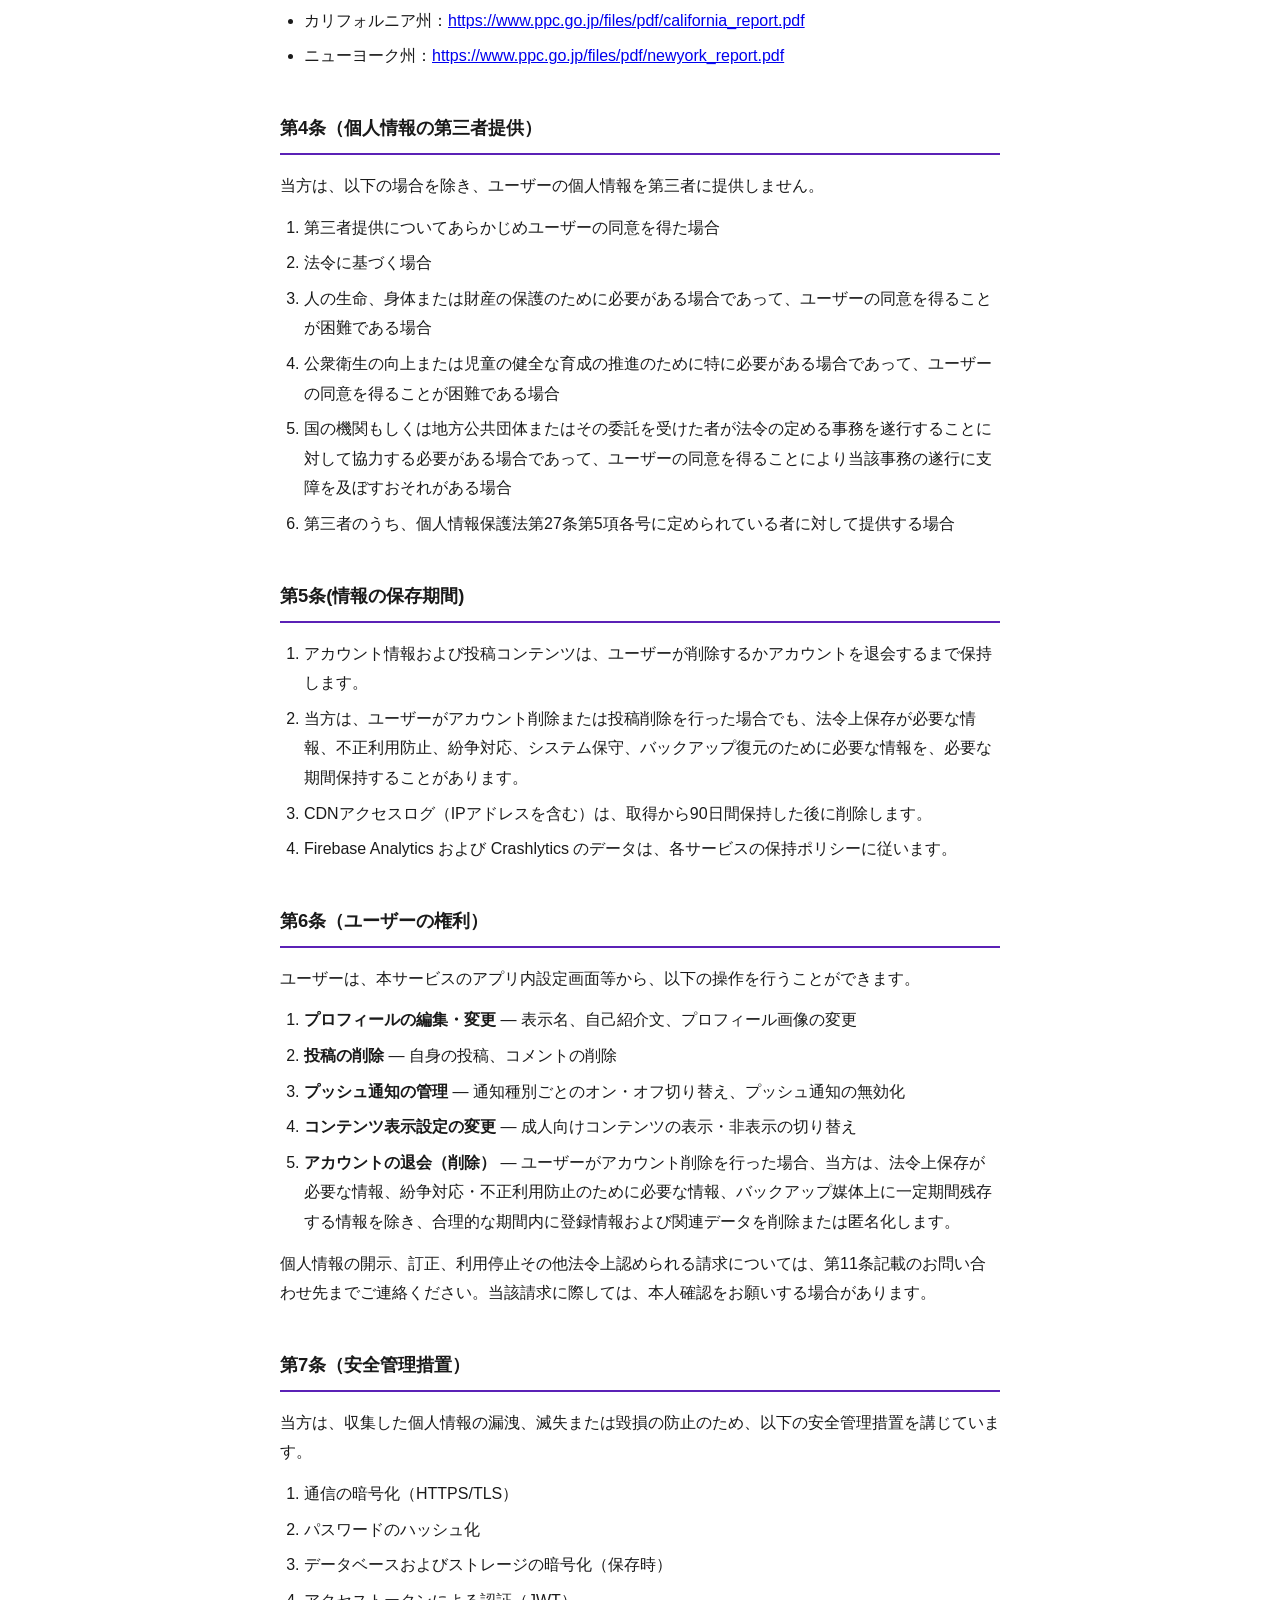
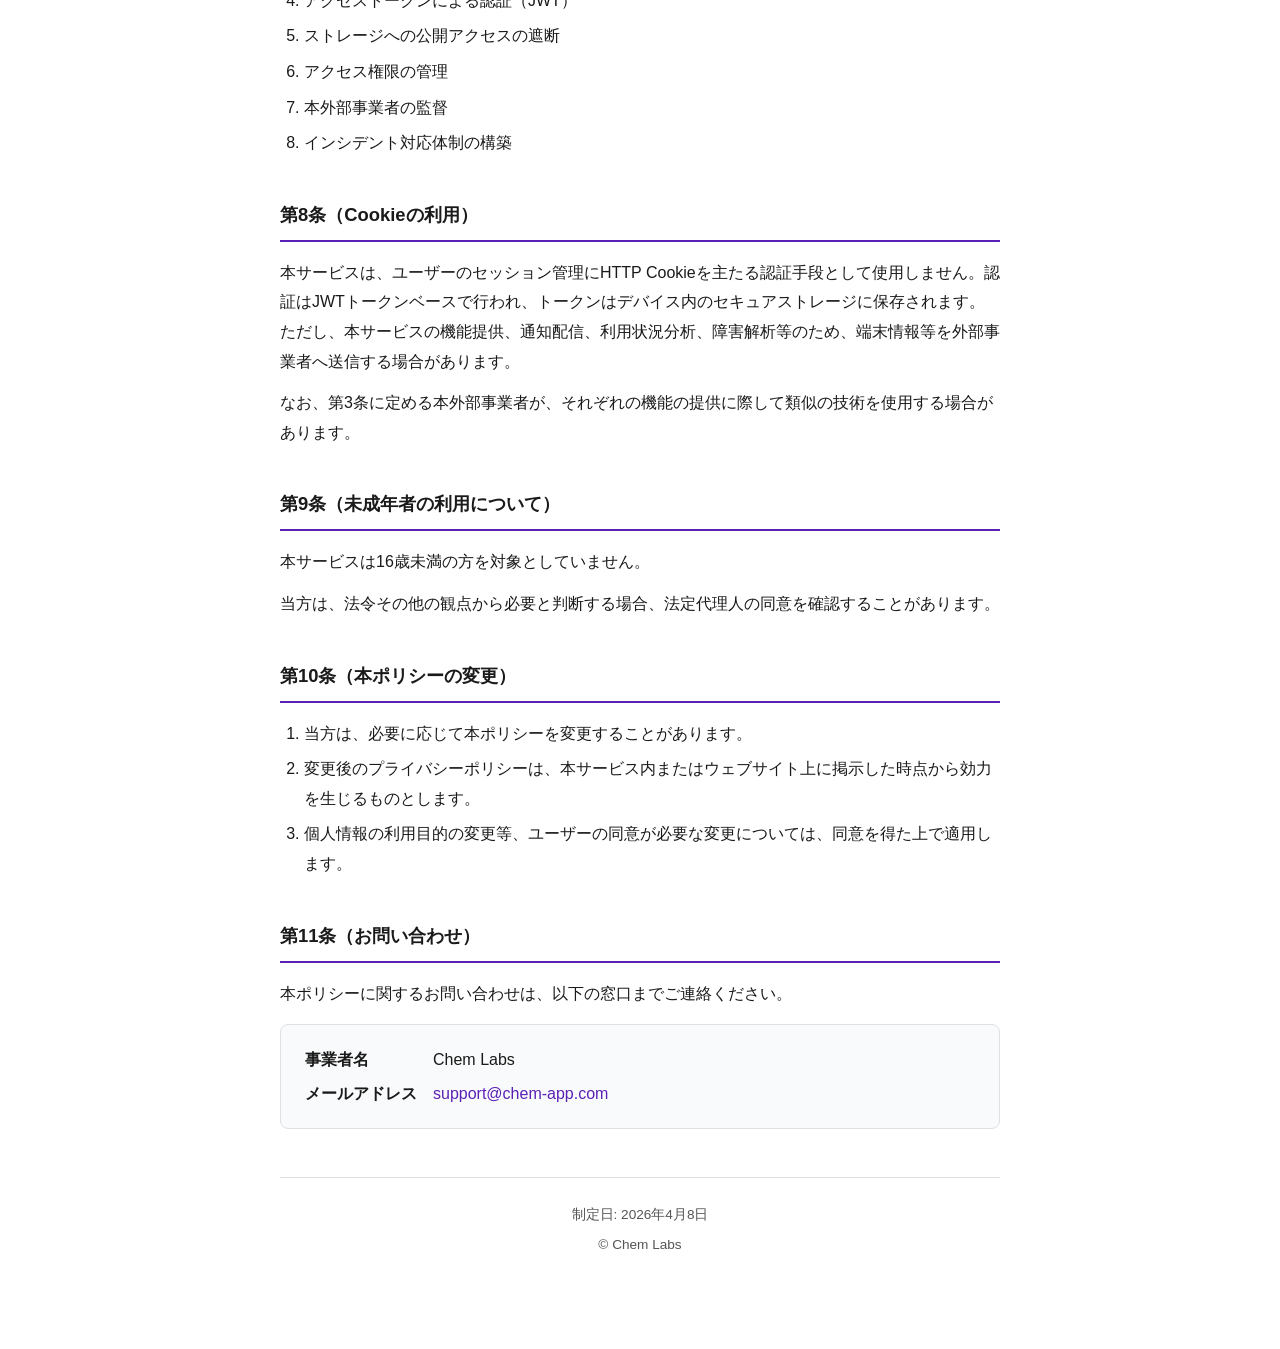
==== commit b07f3a46: "feat: Update privacy and terms" ====
--- a/privacy/index.html
+++ b/privacy/index.html
@@ -16,7 +16,14 @@
     </header>
 
     <main>
-      <p>Chem Labs（以下「当方」といいます）は、「Chem - BL創作漫画・イラストSNS」（以下「本サービス」といいます）におけるユーザーの個人情報の取り扱いについて、以下のとおりプライバシーポリシー（以下「本ポリシー」といいます）を定めます。</p>
+      <p>Chem Labs（以下「当方」といいます）は、当方が提供するアプリケーションおよびこれに関連するウェブサイトその他の関連サービス「Chem - BL創作漫画・イラストSNS」（以下「本サービス」といいます）におけるユーザーの個人情報の取り扱いについて、以下のとおりプライバシーポリシー（以下「本ポリシー」といいます）を定めます。</p>
+
+      <p>なお、本ポリシーにおいて「個人情報」とは、生存する個人に関する情報であって、以下のいずれかに該当するものをいいます。</p>
+      <ol>
+        <li>当該情報に含まれる生年月日、性別、職業、電話番号、電子メールアドレス等により特定の個人を識別することができるもの</li>
+        <li>その情報のみでは特定の個人を識別できないが、他の情報と容易に照合することができ、その照合によって特定の個人を識別することができるもの</li>
+        <li>個人識別符号（個人情報保護法第2条第2項）が含まれるもの</li>
+      </ol>
 
       <h2>第1条（収集する情報）</h2>
       <p>当方は、本サービスの提供にあたり、以下の情報を収集します。</p>
@@ -32,6 +39,7 @@
         <li>プロフィール画像</li>
         <li>投稿コンテンツ（画像、キャプション、コメント、スタンプ）</li>
         <li>カップリングの設定情報（お気に入り・ブロック）</li>
+        <li>フォロー関係</li>
         <li>コンテンツ表示設定（成人向けコンテンツの表示可否）</li>
         <li>通知設定</li>
       </ul>
@@ -55,14 +63,14 @@
         <li>プッシュ通知の送信</li>
         <li>コンテンツ表示のパーソナライズ（カップリング設定、フォロー関係、コンテンツ表示設定に基づく）</li>
         <li>アプリの安定性の監視・改善（クラッシュレポート分析）</li>
-        <li>利用状況の分析（匿名化された統計情報）およびサービス改善</li>
+        <li>利用状況の分析およびサービス改善</li>
         <li>お問い合わせ対応</li>
-        <li>利用規約の遵守状況の確認・不正利用の防止</li>
+        <li>年齢確認を含む利用規約の遵守状況の確認・不正利用の防止</li>
         <li>本ポリシーの変更等に関する通知</li>
       </ol>
 
-      <h2>第3条（第三者サービスの利用）</h2>
-      <p>当方は、本サービスの提供にあたり、以下の第三者サービスを利用しています。これらのサービスに対して、それぞれの利用目的に必要な範囲で情報が提供されます。</p>
+      <h2>第3条（外部事業者への委託）</h2>
+      <p>当方は、本サービスの運営に必要な範囲で、以下の外部事業者（以下「<strong>本外部事業者</strong>」といいます）に個人情報の取扱いを委託することがあります。</p>
 
       <div class="third-party-item">
         <h4>Supabase, Inc.（米国）</h4>
@@ -97,22 +105,31 @@
         </ul>
       </div>
 
-      <p class="note">上記の第三者サービスの利用に伴い、ユーザーの情報が日本国外（米国）に移転される場合があります。各サービス提供者は、それぞれのプライバシーポリシーに基づき適切なデータ保護措置を講じています。</p>
+      <p>当方は、本サービスの運営に伴い、本外部事業者に対し、日本国外（米国）で個人情報を取り扱わせることがあります。</p>
+      <p>本外部事業者は、OECDプライバシーガイドライン8原則に対応する措置を講じています。</p>
+      <p class="note">なお、米国各州の個人情報の保護に関する制度等は以下の個人情報保護委員会のウェブサイトをご参照ください。</p>
+      <ul>
+        <li>連邦：<a href="https://www.ppc.go.jp/files/pdf/USA_report.pdf" target="_blank" rel="noopener noreferrer">https://www.ppc.go.jp/files/pdf/USA_report.pdf</a></li>
+        <li>イリノイ州：<a href="https://www.ppc.go.jp/files/pdf/illinoi_report.pdf" target="_blank" rel="noopener noreferrer">https://www.ppc.go.jp/files/pdf/illinoi_report.pdf</a></li>
+        <li>カリフォルニア州：<a href="https://www.ppc.go.jp/files/pdf/california_report.pdf" target="_blank" rel="noopener noreferrer">https://www.ppc.go.jp/files/pdf/california_report.pdf</a></li>
+        <li>ニューヨーク州：<a href="https://www.ppc.go.jp/files/pdf/newyork_report.pdf" target="_blank" rel="noopener noreferrer">https://www.ppc.go.jp/files/pdf/newyork_report.pdf</a></li>
+      </ul>
 
       <h2>第4条（個人情報の第三者提供）</h2>
       <p>当方は、以下の場合を除き、ユーザーの個人情報を第三者に提供しません。</p>
       <ol>
-        <li>ユーザーの同意がある場合</li>
+        <li>第三者提供についてあらかじめユーザーの同意を得た場合</li>
         <li>法令に基づく場合</li>
         <li>人の生命、身体または財産の保護のために必要がある場合であって、ユーザーの同意を得ることが困難である場合</li>
         <li>公衆衛生の向上または児童の健全な育成の推進のために特に必要がある場合であって、ユーザーの同意を得ることが困難である場合</li>
         <li>国の機関もしくは地方公共団体またはその委託を受けた者が法令の定める事務を遂行することに対して協力する必要がある場合であって、ユーザーの同意を得ることにより当該事務の遂行に支障を及ぼすおそれがある場合</li>
-        <li>事業承継に伴い個人情報を提供する場合</li>
+        <li>第三者のうち、個人情報保護法第27条第5項各号に定められている者に対して提供する場合</li>
       </ol>
 
-      <h2>第5条（情報の保存期間）</h2>
+      <h2>第5条(情報の保存期間)</h2>
       <ol>
         <li>アカウント情報および投稿コンテンツは、ユーザーが削除するかアカウントを退会するまで保持します。</li>
+        <li>当方は、ユーザーがアカウント削除または投稿削除を行った場合でも、法令上保存が必要な情報、不正利用防止、紛争対応、システム保守、バックアップ復元のために必要な情報を、必要な期間保持することがあります。</li>
         <li>CDNアクセスログ（IPアドレスを含む）は、取得から90日間保持した後に削除します。</li>
         <li>Firebase Analytics および Crashlytics のデータは、各サービスの保持ポリシーに従います。</li>
       </ol>
@@ -124,9 +141,9 @@
         <li><strong>投稿の削除</strong> — 自身の投稿、コメントの削除</li>
         <li><strong>プッシュ通知の管理</strong> — 通知種別ごとのオン・オフ切り替え、プッシュ通知の無効化</li>
         <li><strong>コンテンツ表示設定の変更</strong> — 成人向けコンテンツの表示・非表示の切り替え</li>
-        <li><strong>アカウントの退会（削除）</strong> — アカウントを削除することで、登録情報および関連するデータを削除できます</li>
+        <li><strong>アカウントの退会（削除）</strong> — ユーザーがアカウント削除を行った場合、当方は、法令上保存が必要な情報、紛争対応・不正利用防止のために必要な情報、バックアップ媒体上に一定期間残存する情報を除き、合理的な期間内に登録情報および関連データを削除または匿名化します。</li>
       </ol>
-      <p>個人情報の開示、訂正、利用停止等のご請求については、第11条記載のお問い合わせ先までご連絡ください。</p>
+      <p>個人情報の開示、訂正、利用停止その他法令上認められる請求については、第11条記載のお問い合わせ先までご連絡ください。当該請求に際しては、本人確認をお願いする場合があります。</p>
 
       <h2>第7条（安全管理措置）</h2>
       <p>当方は、収集した個人情報の漏洩、滅失または毀損の防止のため、以下の安全管理措置を講じています。</p>
@@ -136,14 +153,18 @@
         <li>データベースおよびストレージの暗号化（保存時）</li>
         <li>アクセストークンによる認証（JWT）</li>
         <li>ストレージへの公開アクセスの遮断</li>
+        <li>アクセス権限の管理</li>
+        <li>本外部事業者の監督</li>
+        <li>インシデント対応体制の構築</li>
       </ol>
 
       <h2>第8条（Cookieの利用）</h2>
-      <p>本サービスは、ユーザーのセッション管理にHTTP Cookieを使用しません。認証はJWTトークンベースで行われ、トークンはデバイス内のセキュアストレージに保存されます。</p>
-      <p>なお、第3条に定める第三者サービスが、それぞれの機能の提供に際して類似の技術を使用する場合があります。</p>
+      <p>本サービスは、ユーザーのセッション管理にHTTP Cookieを主たる認証手段として使用しません。認証はJWTトークンベースで行われ、トークンはデバイス内のセキュアストレージに保存されます。ただし、本サービスの機能提供、通知配信、利用状況分析、障害解析等のため、端末情報等を外部事業者へ送信する場合があります。</p>
+      <p>なお、第3条に定める本外部事業者が、それぞれの機能の提供に際して類似の技術を使用する場合があります。</p>
 
-      <h2>第9条（未成年の利用について）</h2>
-      <p>本サービスは16歳未満の方を対象としていません。16歳未満の方の個人情報を意図的に収集することはありません。</p>
+      <h2>第9条（未成年者の利用について）</h2>
+      <p>本サービスは16歳未満の方を対象としていません。</p>
+      <p>当方は、法令その他の観点から必要と判断する場合、法定代理人の同意を確認することがあります。</p>
 
       <h2>第10条（本ポリシーの変更）</h2>
       <ol>
